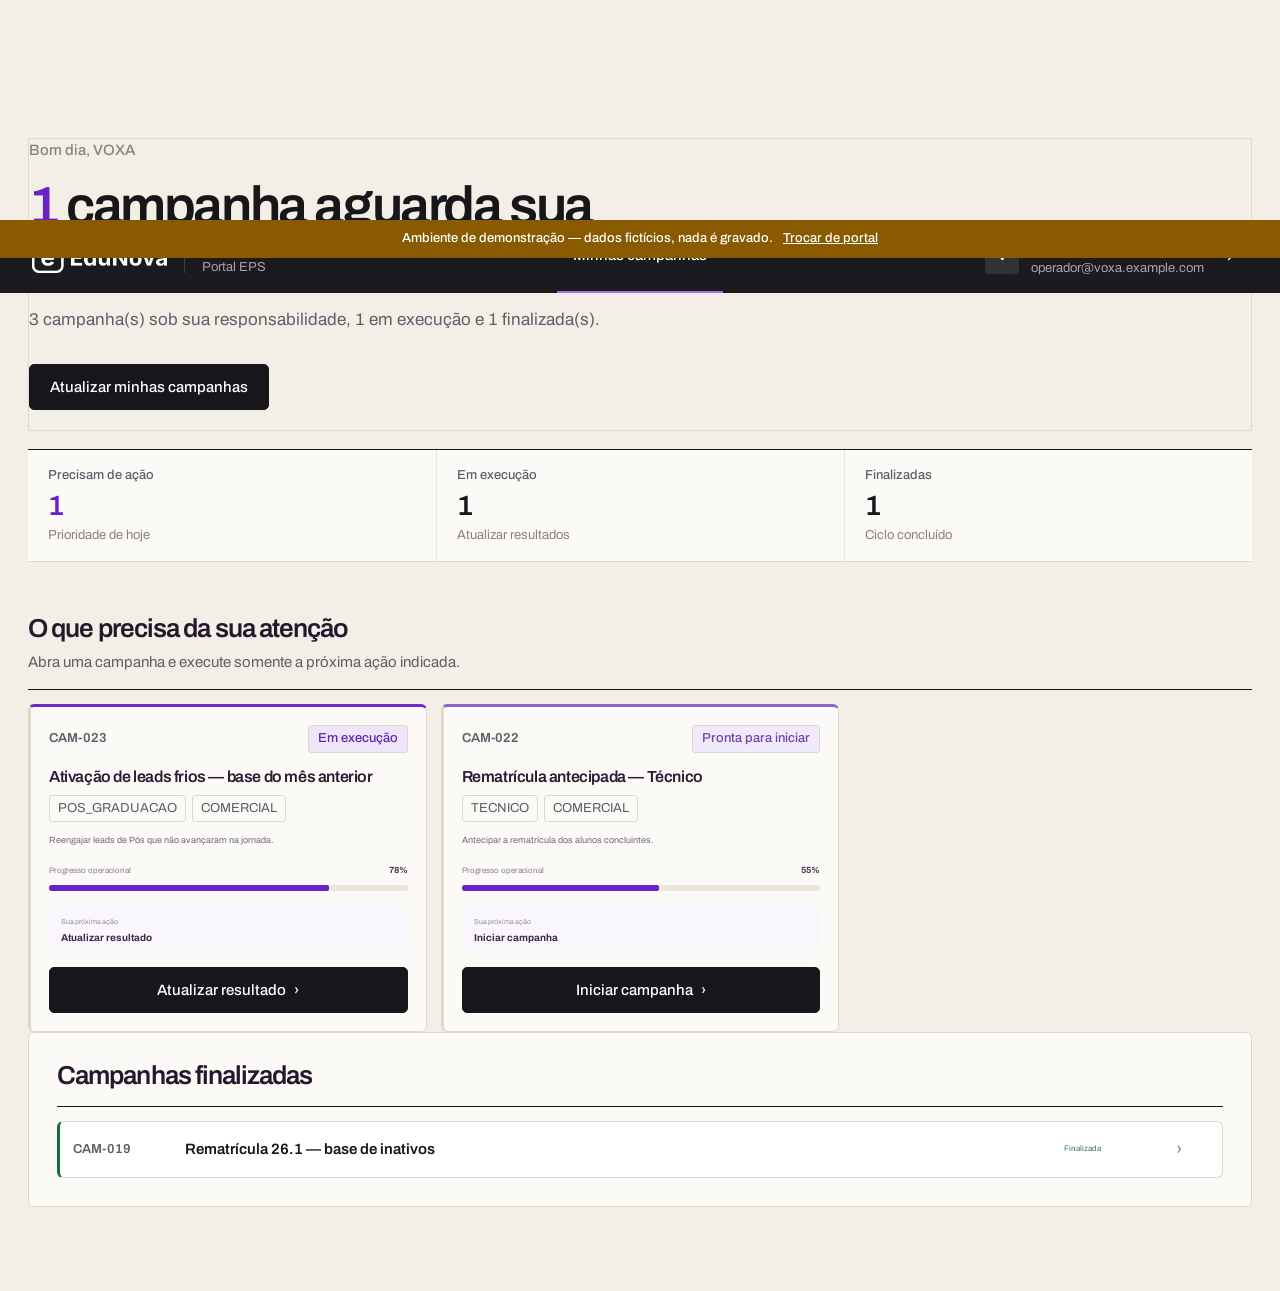
==== demo/portal-eps.html @ db3732e7 "Central de Campanhas: versao de portfolio" ====
<!doctype html>
<html lang="pt-BR">
<head>
<meta charset="utf-8">
<meta name="viewport" content="width=device-width,initial-scale=1">
<title>Portal EPS — Central de Campanhas (demonstração)</title>
<link rel="icon" type="image/png" href="static/favicon-32.png">
<link rel="stylesheet" href="static/styles.css">
<link rel="stylesheet" href="static/mobile.css">
<link rel="stylesheet" href="static/demo-mobile.css">
<style>
.demo-aviso{
  position:sticky; top:0; z-index:500;
  display:flex; align-items:center; justify-content:center;
  gap:10px; flex-wrap:wrap;
  padding:9px 16px;
  background:#8A5A00; color:#fff;
  font-size:13px; font-weight:500; text-align:center;
}
.demo-aviso a{color:#fff}
</style>
</head>
<body>
 
<div class="demo-aviso">
  Ambiente de demonstração — dados fictícios, nada é gravado.
  <a href="index.html">Trocar de portal</a>
</div>
 
<div id="app"></div>
 
<script src="static/demo-dados.js"></script>
<script src="static/eps.js"></script>
<script src="static/mobile.js"></script>
</body>
</html>
---- demo/static/styles.css ----
/* ==========================================================
   FONTE — Archivo
   Precisa ficar na PRIMEIRA linha do arquivo: o navegador
   ignora @import declarado depois de qualquer regra.
   Se a rede corporativa bloquear fonts.googleapis.com,
   baixe o .woff2, coloque em /static/ e troque este bloco
   por um @font-face apontando para o arquivo local.
   ========================================================== */
@import url('https://fonts.googleapis.com/css2?family=Archivo:wght@400;500;600;700&display=swap');


*{box-sizing:border-box}
:root{font-family:Segoe UI,Arial,sans-serif;color:#24152e;background:#f6f3f9}
body{margin:0;background:#f6f3f9}
button,input,textarea,select{font:inherit}
button{cursor:pointer}
.hidden{display:none}
.login{min-height:100vh;display:grid;grid-template-columns:1.2fr 420px;gap:60px;align-items:center;padding:8vw;background:radial-gradient(circle at 15% 15%,#7f45ee,#4a148c 35%,#250541 75%,#140020);color:white}
.login-card{background:#fff;color:#26172f;border-radius:24px;padding:34px;box-shadow:0 30px 70px rgba(0,0,0,.3)}
.login h1{font-size:48px;margin:0 0 10px}.login p{color:#d8c9e8}
label{display:block;font-size:12px;font-weight:700;margin:12px 0 6px}
input,textarea,select{width:100%;border:1px solid #ddd5e3;border-radius:10px;padding:11px 12px;background:#fff}
textarea{min-height:90px;resize:vertical}
.btn{border:0;border-radius:10px;padding:11px 14px;background:#6721b8;color:white;font-weight:800}
.btn.secondary{background:white;color:#6721b8;border:1px solid #d6c4e9}
.btn.danger{background:#9a2c40}
.login-card .btn{width:100%;margin-top:16px}
.shell{min-height:100vh;display:flex}
.sidebar{width:250px;position:fixed;inset:0 auto 0 0;background:linear-gradient(180deg,#2a064b,#160122);color:white;padding:24px 18px;display:flex;flex-direction:column}
.brand{display:flex;gap:12px;align-items:center;margin-bottom:30px}.logo{width:42px;height:42px;border-radius:13px;background:white;color:#5d1ba4;display:flex;align-items:center;justify-content:center;font-weight:900}
.brand strong,.brand span{display:block}.brand span{font-size:11px;color:#c7b2d9;margin-top:3px}
.nav button{width:100%;border:0;border-radius:10px;background:rgba(255,255,255,.12);color:white;text-align:left;padding:12px 13px}
.user{margin-top:auto;border-top:1px solid rgba(255,255,255,.13);padding-top:16px;font-size:12px}.user small{display:block;color:#c8b3da;margin-top:4px}
.main{margin-left:250px;width:calc(100% - 250px);padding:38px}
.top{display:flex;justify-content:space-between;gap:20px;align-items:flex-start;margin-bottom:28px}
.eyebrow{font-size:11px;color:#7131c7;font-weight:900;letter-spacing:.14em}h1{margin:6px 0;font-size:34px}h2{margin:0 0 6px}.muted{color:#7b7082}
.badge{display:inline-flex;background:#eee5f7;color:#6421ad;border-radius:999px;padding:8px 12px;font-size:11px;font-weight:800}
.kpis{display:grid;grid-template-columns:repeat(4,1fr);gap:14px;margin-bottom:22px}
.kpi,.panel,.card{background:#fff;border:1px solid #e9e2ee;border-radius:16px}
.kpi{padding:18px}.kpi span{font-size:11px;color:#83768a}.kpi strong{display:block;font-size:28px;margin-top:7px}
.panel{padding:22px;margin-bottom:22px}.cards{display:grid;grid-template-columns:repeat(3,1fr);gap:14px}
.card{padding:18px}.card-top{display:flex;justify-content:space-between;gap:10px}.code{color:#681eb8;font-weight:900;font-size:10px}.status{background:#f0edf3;border-radius:999px;padding:5px 8px;font-size:9px;font-weight:800}.run{background:#eaf8ee;color:#24743e}
.card h3{font-size:16px;min-height:38px}.card p{font-size:12px;color:#766b7d;line-height:1.5}.tags{display:flex;gap:6px;flex-wrap:wrap;margin:10px 0}.tags span{background:#f4f1f7;border-radius:7px;padding:5px 7px;font-size:9px}
.modal{position:fixed;inset:0;background:rgba(20,2,31,.6);padding:35px 20px;overflow:auto;display:flex;justify-content:center;align-items:flex-start;z-index:20}.modal-card{width:min(1050px,100%);background:white;border-radius:20px;padding:24px}.modal-head{display:flex;justify-content:space-between}.close{border:0;background:#f3eef7;width:36px;height:36px;border-radius:10px;font-size:20px}
.tabs{display:flex;gap:8px;flex-wrap:wrap;border-bottom:1px solid #eee8f1;margin:20px 0}.tabs button{border:0;background:transparent;padding:10px 12px;color:#776c7e;font-weight:800}.tabs .active{color:#6721b8;border-bottom:2px solid #6721b8}
.grid2{display:grid;grid-template-columns:1fr 1fr;gap:13px}.full{grid-column:1/-1}.check{display:flex;gap:8px;align-items:center}.check input{width:auto}
.notice{padding:12px 14px;border-radius:10px;background:#f3edf9;color:#5f2d8b;font-size:12px;margin:12px 0}.success{background:#eaf8ee;color:#28733f}.error{background:#fff0f0;color:#a32727}
table{width:100%;border-collapse:collapse;font-size:12px}th,td{padding:11px;border-bottom:1px solid #eee8f1;text-align:left}th{font-size:10px;color:#786d7f;text-transform:uppercase}.toolbar{display:flex;gap:10px;margin-bottom:15px}.toolbar input{max-width:420px}
@media(max-width:1000px){.cards{grid-template-columns:repeat(2,1fr)}.kpis{grid-template-columns:repeat(2,1fr)}}
@media(max-width:760px){.sidebar{display:none}.main{margin-left:0;width:100%;padding:20px}.cards,.kpis,.grid2{grid-template-columns:1fr}.login{grid-template-columns:1fr;padding:28px 18px}.login h1{font-size:36px}}

/* ==========================================================
   IDENTIDADE VISUAL EDUNOVA
========================================================== */
.edunova-logo{
  display:block;
  width:132px;
  max-width:100%;
  height:auto;
  object-fit:contain;
}
.edunova-logo-sidebar{
  width:118px;
  max-width:100%;
  height:auto;
  object-fit:contain;
}
.edunova-logo-login{
  width:220px;
  max-width:80%;
  height:auto;
  object-fit:contain;
  margin-bottom:18px;
}
.sidebar .brand{
  align-items:flex-start;
  flex-direction:column;
  gap:10px;
}

/* ==========================================================
   AJUSTE LOGO EDUNOVA BRANCO
========================================================== */
.edunova-logo-sidebar{
  width:128px !important;
  filter:none !important;
}
.edunova-logo-login{
  width:230px !important;
  filter:none !important;
}

/* ==========================================================
   PORTAL INTERNO V2
========================================================== */

.card p strong{
  color:#3e3048;
}

.table-empty{
  text-align:center;
  padding:28px;
  color:#84788c;
}

.timeline{
  display:grid;
  gap:10px;
}

.timeline-item{
  background:#faf8fc;
  border-left:3px solid #7b39cf;
  border-radius:0 12px 12px 0;
  padding:12px 14px;
}

.timeline-item strong{
  display:block;
  margin-bottom:4px;
}

.timeline-item span{
  font-size:11px;
  color:#807487;
}


/* ==========================================================
   PORTAL INTERNO V3 — CADASTRO COMPLETO
========================================================== */

.cadastro-modal{
  width:min(1180px,100%);
}

.cadastro-section{
  border:1px solid #e9e2ee;
  border-radius:16px;
  padding:18px;
  margin:16px 0;
  background:#fdfcfe;
}

.section-title,
.section-title-row{
  display:flex;
  align-items:center;
  gap:10px;
}

.section-title{
  font-weight:900;
  color:#3c2848;
  margin-bottom:14px;
}

.section-title span{
  width:26px;
  height:26px;
  display:inline-flex;
  align-items:center;
  justify-content:center;
  border-radius:50%;
  background:#6922b8;
  color:white;
  font-size:11px;
}

.section-title-row{
  justify-content:space-between;
  margin-bottom:14px;
}

.section-title-row .section-title{
  margin-bottom:0;
}

.eps-selector{
  display:grid;
  grid-template-columns:repeat(3,1fr);
  gap:10px;
}

.choice-card{
  display:flex;
  align-items:center;
  gap:9px;
  border:1px solid #ddd3e7;
  border-radius:12px;
  padding:13px;
  background:white;
  cursor:pointer;
  margin:0;
}

.choice-card input{
  width:auto;
}

.dynamic-card{
  border:1px solid #ddd3e7;
  border-radius:14px;
  padding:16px;
  background:white;
  margin:12px 0;
}

.dynamic-head{
  display:flex;
  justify-content:space-between;
  gap:12px;
  align-items:center;
  margin-bottom:12px;
}

.dynamic-head-actions{
  display:flex;
  align-items:center;
  gap:12px;
}

.principal-check{
  display:flex;
  align-items:center;
  gap:6px;
  margin:0;
  font-size:11px;
}

.principal-check input{
  width:auto;
}

.mini-remove{
  border:0;
  background:#fff0f0;
  color:#a62a2a;
  padding:7px 9px;
  border-radius:8px;
  font-size:10px;
  font-weight:800;
}

.incentivo-box{
  margin-top:16px;
}

.cadastro-actions{
  position:sticky;
  bottom:-24px;
  display:flex;
  justify-content:flex-end;
  gap:10px;
  padding:16px 0 4px;
  background:linear-gradient(
    180deg,
    rgba(255,255,255,0),
    white 28%
  );
}

@media(max-width:760px){
  .eps-selector{
    grid-template-columns:1fr;
  }

  .section-title-row{
    align-items:flex-start;
    flex-direction:column;
  }

  .cadastro-actions{
    flex-direction:column;
  }

  .cadastro-actions .btn{
    width:100%;
  }
}


/* ==========================================================
   PORTAL INTERNO V4 — CADASTRO SIMPLIFICADO
========================================================== */

.cadastro-simples{
  width:min(1000px,100%);
}

.wizard-progress{
  display:flex;
  align-items:center;
  margin:24px 0 28px;
}

.wizard-step{
  min-width:72px;
  display:flex;
  flex-direction:column;
  align-items:center;
  gap:5px;
  font-size:10px;
  font-weight:800;
  color:#9a90a0;
  text-align:center;
}

.wizard-step span{
  width:30px;
  height:30px;
  display:flex;
  align-items:center;
  justify-content:center;
  border-radius:50%;
  background:#ece7f0;
  color:#817588;
}

.wizard-step.active{
  color:#6621b6;
}

.wizard-step.active span{
  background:#6621b6;
  color:white;
}

.wizard-step.done span{
  background:#e8daf6;
  color:#6320ad;
}

.wizard-line{
  flex:1;
  height:2px;
  background:#e8e1ec;
  margin:0 7px 18px;
}

.wizard-panel{
  border:1px solid #e9e2ee;
  border-radius:17px;
  padding:22px;
  background:#fefeff;
}

.wizard-title{
  display:flex;
  align-items:center;
  gap:10px;
  font-size:18px;
  font-weight:900;
  color:#36233f;
}

.wizard-title span{
  width:28px;
  height:28px;
  display:flex;
  align-items:center;
  justify-content:center;
  border-radius:50%;
  background:#6721b8;
  color:white;
  font-size:11px;
}

.wizard-help{
  margin:8px 0 20px;
  color:#807587;
  font-size:12px;
}

.field-help{
  display:block;
  margin-top:5px;
  color:#918697;
  font-size:10px;
  line-height:1.4;
}

.eps-selector.compact{
  display:grid;
  grid-template-columns:repeat(3,1fr);
  gap:9px;
}

.wizard-actions{
  display:flex;
  align-items:center;
  gap:10px;
  margin-top:18px;
}

.review-grid{
  display:grid;
  grid-template-columns:repeat(2,1fr);
  gap:12px;
  margin:18px 0;
}

.review-card{
  border:1px solid #e7dfec;
  border-radius:13px;
  padding:14px;
  background:white;
}

.review-card span{
  display:block;
  font-size:9px;
  font-weight:850;
  color:#8a7e91;
  text-transform:uppercase;
  letter-spacing:.06em;
}

.review-card strong{
  display:block;
  margin-top:7px;
  color:#3a2844;
  font-size:13px;
}

.review-card p{
  margin:5px 0 0;
  min-height:auto;
  font-size:11px;
}

@media(max-width:760px){
  .wizard-progress{overflow:auto}
  .wizard-line{min-width:20px}
  .review-grid,
  .eps-selector.compact{grid-template-columns:1fr}
}


/* ==========================================================
   V5 — FLUXO VISUAL + SIMPLIFICAÇÃO
========================================================== */

.detail-modal-v5{
  width:min(1120px,100%);
}

.status-hero{
  display:flex;
  align-items:center;
  justify-content:space-between;
  gap:20px;
  margin:22px 0 14px;
  padding:18px 20px;
  border:1px solid #dfd1ec;
  border-radius:16px;
  background:linear-gradient(135deg,#fbf8fe,#f4ecfb);
}

.status-hero h3{
  margin:5px 0 4px;
  font-size:18px;
}

.status-hero p{
  margin:0;
  font-size:12px;
}

.status-hero-btn{
  white-space:nowrap;
}

.flow-track{
  display:flex;
  align-items:center;
  margin:8px 0 22px;
}

.flow-step{
  min-width:82px;
  display:flex;
  flex-direction:column;
  align-items:center;
  gap:6px;
  text-align:center;
  color:#a095a6;
}

.flow-step span{
  width:30px;
  height:30px;
  display:flex;
  align-items:center;
  justify-content:center;
  border-radius:50%;
  background:#ece8ef;
  font-size:11px;
  font-weight:900;
}

.flow-step strong{
  font-size:10px;
}

.flow-step.active{
  color:#6721b8;
}

.flow-step.active span{
  background:#6721b8;
  color:#fff;
  box-shadow:0 0 0 5px rgba(103,33,184,.10);
}

.flow-step.done{
  color:#5f3a78;
}

.flow-step.done span{
  background:#e4d3f5;
  color:#6420ad;
}

.flow-line{
  flex:1;
  height:2px;
  background:#e8e1ec;
  margin:0 4px 18px;
}

.flow-line.done{
  background:#cbb0e6;
}

.action-focus{
  border-left:4px solid #6a24b8;
  background:#faf7fd;
  border-radius:0 12px 12px 0;
  padding:14px 16px;
  margin-bottom:14px;
}

.action-focus h2{
  margin:4px 0;
}

.action-panel{
  display:flex;
  gap:16px;
  align-items:flex-start;
}

.action-number{
  flex:0 0 38px;
  width:38px;
  height:38px;
  display:flex;
  align-items:center;
  justify-content:center;
  border-radius:12px;
  background:#6721b8;
  color:#fff;
  font-size:15px;
  font-weight:900;
}

.action-copy{
  flex:1;
}

.action-copy h2{
  margin-top:2px;
}

.btn-lg{
  padding:13px 18px;
  margin-top:12px;
}

.confirm-card{
  display:flex;
  align-items:flex-start;
  gap:11px;
  padding:14px;
  border:1px solid #dacbe8;
  border-radius:13px;
  background:#fbf8fe;
  margin:14px 0;
  cursor:pointer;
}

.confirm-card input{
  width:auto;
  margin-top:3px;
}

.confirm-card span{
  display:block;
}

.confirm-card strong{
  display:block;
  font-size:12px;
}

.confirm-card small{
  display:block;
  margin-top:4px;
  color:#827688;
  line-height:1.45;
}

.optional-label{
  font-size:9px;
  color:#9b8fa1;
  font-weight:500;
}

.release-selector{
  margin:12px 0 16px;
}

.cadastro-v5{
  width:min(920px,100%);
}

.simple-progress{
  display:flex;
  align-items:center;
  margin:24px 0;
}

.simple-step{
  min-width:95px;
  display:flex;
  flex-direction:column;
  align-items:center;
  gap:6px;
  font-size:10px;
  font-weight:850;
  color:#9c91a2;
}

.simple-step span{
  width:31px;
  height:31px;
  display:flex;
  align-items:center;
  justify-content:center;
  border-radius:50%;
  background:#ece7f0;
}

.simple-step.active{
  color:#6721b8;
}

.simple-step.active span{
  background:#6721b8;
  color:white;
}

.simple-step.done span{
  background:#e3d2f4;
  color:#6721b8;
}

.simple-line{
  flex:1;
  height:2px;
  background:#e7dfeb;
  margin:0 7px 18px;
}

.simple-panel{
  padding:22px;
}

.advanced-details{
  border:1px dashed #d9cbe5;
  border-radius:11px;
  padding:0;
  background:#fbf9fd;
}

.advanced-details summary{
  padding:12px 14px;
  cursor:pointer;
  font-size:11px;
  font-weight:800;
  color:#6d5d76;
}

.advanced-details summary span{
  color:#9b8fa1;
  font-weight:500;
}

.advanced-body{
  padding:0 14px 14px;
}

.review-strip{
  display:flex;
  align-items:center;
  gap:8px;
  flex-wrap:wrap;
  margin-top:18px;
  padding:12px;
  background:#f7f3fa;
  border-radius:10px;
}

.review-strip strong{
  font-size:10px;
}

.review-strip span{
  padding:5px 8px;
  background:white;
  border:1px solid #e5ddea;
  border-radius:999px;
  font-size:9px;
}

.eps-simple-panel{
  max-width:860px;
  margin:0 auto;
}

.eps-status-hero{
  margin-bottom:12px;
}

@media(max-width:760px){
  .status-hero{
    align-items:flex-start;
    flex-direction:column;
  }

  .status-hero-btn{
    width:100%;
  }

  .flow-track{
    overflow-x:auto;
    padding-bottom:6px;
  }

  .flow-step{
    min-width:68px;
  }

  .flow-line{
    min-width:18px;
  }

  .action-panel{
    flex-direction:column;
  }

  .simple-progress{
    overflow-x:auto;
  }

  .simple-step{
    min-width:80px;
  }
}


/* ==========================================================
   V5.1 — FEEDBACK VISUAL DE CARREGAMENTO
========================================================== */

.global-loading-overlay{
  position:fixed;
  inset:0;
  z-index:9999;
  display:flex;
  align-items:center;
  justify-content:center;
  padding:24px;
  background:rgba(24,4,38,.34);
  backdrop-filter:blur(3px);
  opacity:0;
  transition:opacity .18s ease;
}

.global-loading-overlay.hidden{
  display:none;
}

.global-loading-overlay.visible{
  opacity:1;
}

.global-loading-card{
  min-width:290px;
  max-width:430px;
  display:flex;
  align-items:center;
  gap:16px;
  padding:18px 20px;
  border:1px solid rgba(255,255,255,.46);
  border-radius:16px;
  background:rgba(255,255,255,.97);
  box-shadow:0 22px 60px rgba(26,4,40,.22);
}

.global-loading-card strong{
  display:block;
  margin-bottom:4px;
  color:#341943;
  font-size:14px;
}

.global-loading-card span{
  display:block;
  color:#7c6e85;
  font-size:11px;
  line-height:1.45;
}

.global-spinner{
  flex:0 0 34px;
  width:34px;
  height:34px;
  border-radius:50%;
  border:4px solid #eadff3;
  border-top-color:#6b24b9;
  animation:central-spin .75s linear infinite;
}

@keyframes central-spin{
  to{
    transform:rotate(360deg);
  }
}

.btn:disabled{
  opacity:.64;
  cursor:wait;
}

@media(max-width:520px){
  .global-loading-card{
    min-width:0;
    width:100%;
  }
}


/* ==========================================================
   V5.2 — PORTAL EPS SUPER SIMPLIFICADO
========================================================== */

.eps-home-v52{
  max-width:1500px;
}

.eps-list-head{
  display:flex;
  align-items:flex-start;
  justify-content:space-between;
  gap:18px;
  margin-bottom:18px;
}

.eps-list-head p{
  margin:4px 0 0;
}

.eps-cards-v52{
  grid-template-columns:repeat(3,minmax(0,1fr));
}

.eps-card-v52{
  display:flex;
  flex-direction:column;
  min-height:300px;
}

.eps-card-v52 h3{
  min-height:auto;
}

.eps-card-v52 p{
  min-height:auto;
  flex:1;
}

.eps-next-action{
  padding:11px 12px;
  margin:10px 0 12px;
  border-radius:10px;
  background:#f7f2fb;
  border:1px solid #eadff3;
}

.eps-next-action span{
  display:block;
  font-size:9px;
  font-weight:850;
  color:#8e8196;
  text-transform:uppercase;
  letter-spacing:.06em;
}

.eps-next-action strong{
  display:block;
  margin-top:4px;
  font-size:12px;
  color:#6320ad;
}

.eps-task-modal{
  width:min(1080px,100%);
}

.eps-simple-flow{
  display:flex;
  align-items:center;
  margin:22px 0 24px;
}

.eps-simple-flow-step{
  min-width:78px;
  display:flex;
  flex-direction:column;
  align-items:center;
  gap:6px;
  color:#9a8fa0;
  font-size:10px;
  text-align:center;
}

.eps-simple-flow-step span{
  width:29px;
  height:29px;
  display:flex;
  align-items:center;
  justify-content:center;
  border-radius:50%;
  background:#ece7f0;
  font-size:10px;
  font-weight:900;
}

.eps-simple-flow-step.active{
  color:#6721b8;
}

.eps-simple-flow-step.active span{
  background:#6721b8;
  color:white;
  box-shadow:0 0 0 5px rgba(103,33,184,.09);
}

.eps-simple-flow-step.done{
  color:#674777;
}

.eps-simple-flow-step.done span{
  background:#e4d4f2;
  color:#6721b8;
}

.eps-simple-flow-line{
  flex:1;
  height:2px;
  margin:0 5px 18px;
  background:#e8e1ec;
}

.eps-simple-flow-line.done{
  background:#cbb0e6;
}

.eps-task-layout{
  display:grid;
  grid-template-columns:minmax(0,1.7fr) minmax(260px,.7fr);
  gap:20px;
  align-items:start;
}

.eps-task-main{
  min-width:0;
}

.eps-campaign-summary{
  position:sticky;
  top:12px;
  border:1px solid #e8e0ed;
  border-radius:16px;
  padding:18px;
  background:#faf8fc;
}

.eps-campaign-summary h3{
  margin:5px 0 18px;
  font-size:16px;
}

.eps-summary-item{
  padding:11px 0;
  border-bottom:1px solid #e8e1ec;
}

.eps-summary-item:last-of-type{
  border-bottom:0;
}

.eps-summary-item span,
.eps-more-body span{
  display:block;
  font-size:9px;
  font-weight:850;
  color:#8c8092;
  text-transform:uppercase;
  letter-spacing:.05em;
}

.eps-summary-item p{
  margin:5px 0 0;
  font-size:11px;
  line-height:1.5;
  color:#5e5365;
}

.eps-summary-item strong{
  display:block;
  margin-top:5px;
  font-size:12px;
}

.eps-more-details{
  margin-top:12px;
}

.eps-more-details summary{
  cursor:pointer;
  font-size:10px;
  font-weight:800;
  color:#6721b8;
}

.eps-more-body{
  padding-top:12px;
}

.eps-more-body p{
  margin:5px 0 12px;
  font-size:11px;
  line-height:1.45;
}

.eps-action-card{
  display:flex;
  gap:16px;
  border:1px solid #e4d9eb;
  border-radius:18px;
  padding:22px;
  background:white;
  box-shadow:0 12px 34px rgba(48,13,70,.05);
}

.eps-action-number{
  flex:0 0 42px;
  width:42px;
  height:42px;
  display:flex;
  align-items:center;
  justify-content:center;
  border-radius:13px;
  background:#6721b8;
  color:white;
  font-weight:900;
  font-size:15px;
}

.eps-action-number.final{
  background:#77344a;
}

.eps-action-content{
  flex:1;
  min-width:0;
}

.eps-action-content h2{
  margin:5px 0 7px;
  font-size:24px;
}

.eps-action-intro{
  margin:0 0 20px;
  color:#776b7e;
  font-size:12px;
  line-height:1.5;
}

.eps-form-v52{
  max-width:720px;
}

.eps-main-confirm{
  margin-top:4px;
  background:#f7f1fc;
  border-color:#d7c5e8;
}

.eps-readiness-placeholder{
  padding:16px;
  margin:16px 0;
  border-radius:12px;
  background:#f7f3fa;
  border:1px solid #e6ddec;
  color:#716478;
  font-size:12px;
}

.eps-operational-details{
  margin-top:5px;
}

.eps-close-link{
  display:flex;
  align-items:center;
  justify-content:space-between;
  gap:12px;
  margin-top:22px;
  padding-top:16px;
  border-top:1px solid #eee8f1;
}

.eps-close-link span{
  font-size:11px;
  color:#7f7386;
}

.eps-back-link{
  border:0;
  padding:0;
  margin-bottom:12px;
  background:transparent;
  color:#6721b8;
  font-size:11px;
  font-weight:800;
}

.eps-finished-card{
  padding:40px 24px;
  text-align:center;
  border:1px solid #d8eadf;
  border-radius:18px;
  background:#f7fcf8;
}

.eps-finished-icon{
  width:58px;
  height:58px;
  display:flex;
  align-items:center;
  justify-content:center;
  margin:0 auto 14px;
  border-radius:50%;
  background:#dff2e4;
  color:#287642;
  font-size:24px;
  font-weight:900;
}

.eps-finished-card h2{
  margin:6px 0;
}

.eps-finished-card p{
  margin:0 auto 18px;
  max-width:430px;
  color:#66736a;
  font-size:12px;
}

@media(max-width:1100px){
  .eps-cards-v52{
    grid-template-columns:repeat(2,minmax(0,1fr));
  }

  .eps-task-layout{
    grid-template-columns:1fr;
  }

  .eps-campaign-summary{
    position:static;
  }
}

@media(max-width:760px){
  .eps-cards-v52{
    grid-template-columns:1fr;
  }

  .eps-list-head,
  .eps-close-link{
    align-items:stretch;
    flex-direction:column;
  }

  .eps-simple-flow{
    overflow-x:auto;
    padding-bottom:5px;
  }

  .eps-simple-flow-step{
    min-width:68px;
  }

  .eps-simple-flow-line{
    min-width:18px;
  }

  .eps-action-card{
    flex-direction:column;
  }

  .eps-action-content h2{
    font-size:21px;
  }
}


/* ==========================================================
   V5.2.1 — CARREGANDO
========================================================== */

.site-loading{
  position:fixed;
  inset:0;
  z-index:99999;
  display:flex;
  align-items:center;
  justify-content:center;
  padding:24px;
  background:rgba(24,4,38,.36);
  backdrop-filter:blur(3px);
  opacity:0;
  transition:opacity .18s ease;
}

.site-loading.hidden{
  display:none;
}

.site-loading.visible{
  opacity:1;
}

.site-loading-card{
  display:flex;
  align-items:center;
  gap:15px;
  min-width:300px;
  max-width:420px;
  padding:18px 20px;
  border-radius:16px;
  background:rgba(255,255,255,.98);
  border:1px solid rgba(255,255,255,.55);
  box-shadow:0 24px 60px rgba(25,4,39,.24);
}

.site-loading-card strong{
  display:block;
  color:#351845;
  font-size:14px;
}

.site-loading-card span{
  display:block;
  margin-top:4px;
  color:#7c6e84;
  font-size:11px;
  line-height:1.45;
}

.site-spinner{
  flex:0 0 36px;
  width:36px;
  height:36px;
  border-radius:50%;
  border:4px solid #eadff3;
  border-top-color:#6721b8;
  animation:siteSpin .72s linear infinite;
}

@keyframes siteSpin{
  to{
    transform:rotate(360deg);
  }
}

@media(max-width:520px){
  .site-loading-card{
    width:100%;
    min-width:0;
  }
}


/* ==========================================================
   V6 — GOVERNANÇA INTERNA
========================================================== */

.v6-nav{
  display:grid;
  gap:7px;
}

.v6-nav button{
  position:relative;
}

.nav-count{
  float:right;
  min-width:20px;
  height:20px;
  display:inline-flex;
  align-items:center;
  justify-content:center;
  padding:0 5px;
  border-radius:999px;
  background:#fff;
  color:#6721b8;
  font-size:9px;
  font-weight:900;
}

.v6-alerts{
  display:grid;
  grid-template-columns:repeat(2,minmax(0,1fr));
  gap:12px;
  margin-bottom:18px;
}

.v6-alert-card{
  width:100%;
  display:flex;
  align-items:center;
  gap:12px;
  padding:14px 16px;
  border:1px solid #e1d3ec;
  border-radius:14px;
  background:#fbf7fe;
  color:#3d2947;
  text-align:left;
}

button.v6-alert-card{
  cursor:pointer;
}

.v6-alert-card.closure{
  background:#f5fbf7;
  border-color:#d8eadf;
}

.v6-alert-icon{
  flex:0 0 34px;
  width:34px;
  height:34px;
  display:flex;
  align-items:center;
  justify-content:center;
  border-radius:11px;
  background:#6721b8;
  color:white;
  font-weight:900;
}

.v6-alert-card.closure .v6-alert-icon{
  background:#317a49;
}

.v6-alert-card strong,
.v6-alert-card small{
  display:block;
}

.v6-alert-card strong{
  font-size:12px;
}

.v6-alert-card small{
  margin-top:4px;
  color:#827488;
  font-size:10px;
}

.access-grid{
  display:grid;
  grid-template-columns:repeat(3,minmax(0,1fr));
  gap:14px;
}

.access-card{
  border:1px solid #e6deea;
  border-radius:15px;
  padding:17px;
  background:white;
}

.access-card h3{
  margin:14px 0 4px;
  font-size:15px;
}

.access-email{
  margin:0 0 12px;
  color:#685d6f;
  font-size:11px;
  word-break:break-word;
}

.access-meta{
  display:grid;
  gap:5px;
  padding:10px;
  border-radius:10px;
  background:#f8f5fa;
}

.access-meta span{
  font-size:9px;
  color:#807486;
}

.access-actions{
  display:flex;
  gap:8px;
  margin-top:13px;
}

.access-actions .btn{
  flex:1;
}

.empty-state{
  padding:42px 24px;
  text-align:center;
}

.empty-icon{
  width:54px;
  height:54px;
  display:flex;
  align-items:center;
  justify-content:center;
  margin:0 auto 13px;
  border-radius:50%;
  background:#e8f5ec;
  color:#2d7946;
  font-size:22px;
  font-weight:900;
}

.empty-state h2{
  margin:0 0 6px;
}

.empty-state p{
  margin:0;
  font-size:12px;
}

.closure-panel{
  border-color:#d5e6dc;
  background:#fbfefc;
}

@media(max-width:1100px){
  .access-grid{
    grid-template-columns:repeat(2,minmax(0,1fr));
  }
}

@media(max-width:760px){
  .v6-alerts,
  .access-grid{
    grid-template-columns:1fr;
  }

  .access-actions{
    flex-direction:column;
  }
}


/* ==========================================================
   V7 — CENTRAL DE NOTIFICAÇÕES
========================================================== */

.provider-ok{
  background:#e8f7ed;
  color:#2b7444;
}

.provider-off{
  background:#fff2df;
  color:#9a5b16;
}

.notification-toolbar{
  display:flex;
  align-items:flex-start;
  justify-content:space-between;
  gap:16px;
  margin-bottom:18px;
}

.notification-toolbar p{
  margin:4px 0 0;
}

.notification-actions{
  display:flex;
  gap:9px;
}

.notification-list{
  display:grid;
  gap:10px;
}

.notification-card{
  display:grid;
  grid-template-columns:110px minmax(0,1fr);
  gap:16px;
  padding:16px;
  border:1px solid #e6deea;
  border-radius:14px;
  background:white;
}

.notification-status-col{
  display:flex;
  flex-direction:column;
  gap:7px;
  align-items:flex-start;
}

.notification-status-col small{
  color:#918697;
  font-size:9px;
}

.notification-status{
  display:inline-flex;
  align-items:center;
  justify-content:center;
  min-width:74px;
  padding:6px 9px;
  border-radius:999px;
  font-size:9px;
  font-weight:900;
}

.notification-status.pending{
  background:#f0e9f7;
  color:#6621b6;
}

.notification-status.sent{
  background:#e7f6ec;
  color:#2c7344;
}

.notification-status.error{
  background:#fff0f0;
  color:#a32b2b;
}

.notification-content{
  min-width:0;
}

.notification-head{
  display:flex;
  justify-content:space-between;
  gap:14px;
}

.notification-head h3{
  margin:5px 0;
  min-height:auto;
  font-size:14px;
}

.notification-date{
  color:#998d9e;
  font-size:9px;
  white-space:nowrap;
}

.notification-content > p{
  margin:7px 0 10px;
  min-height:auto;
  color:#706576;
  font-size:11px;
  line-height:1.45;
}

.notification-meta{
  display:grid;
  gap:4px;
  padding:10px 12px;
  border-radius:10px;
  background:#f8f5fa;
}

.notification-meta span{
  color:#716678;
  font-size:9px;
  word-break:break-word;
}

.notification-error-text{
  color:#9d2929 !important;
}

@media(max-width:760px){
  .notification-toolbar{
    flex-direction:column;
  }

  .notification-actions{
    width:100%;
    flex-direction:column;
  }

  .notification-actions .btn{
    width:100%;
  }

  .notification-card{
    grid-template-columns:1fr;
  }

  .notification-head{
    flex-direction:column;
  }
}


/* ==========================================================
   V7.2 — SEGURANÇA DE DISPARO
========================================================== */

.notification-safety-panel{
  border-color:#ded0e8;
  background:linear-gradient(135deg,#ffffff,#fbf8fe);
}

.notification-safety-head{
  display:flex;
  justify-content:space-between;
  gap:18px;
  align-items:flex-start;
  margin-bottom:18px;
}

.notification-safety-head h2{
  margin:5px 0 4px;
}

.notification-safety-head p{
  margin:0;
}

.safe-shield{
  flex:0 0 44px;
  width:44px;
  height:44px;
  display:flex;
  align-items:center;
  justify-content:center;
  border-radius:14px;
  background:#e8f5ec;
  color:#287642;
  font-size:19px;
  font-weight:900;
}

.safe-actions-grid{
  display:grid;
  grid-template-columns:repeat(3,minmax(0,1fr));
  gap:12px;
}

.safe-action-card{
  display:flex;
  flex-direction:column;
  align-items:flex-start;
  min-height:190px;
  padding:16px;
  border:1px solid #e5dce9;
  border-radius:14px;
  background:#fff;
}

.safe-action-card.real{
  border-color:#d1b7e8;
  background:#fcf9fe;
}

.safe-action-card.retry{
  border-color:#ecd8bf;
  background:#fffaf4;
}

.safe-action-step{
  width:29px;
  height:29px;
  display:flex;
  align-items:center;
  justify-content:center;
  border-radius:9px;
  background:#eee5f6;
  color:#6721b8;
  font-size:11px;
  font-weight:900;
}

.safe-action-card.retry .safe-action-step{
  background:#fff0dc;
  color:#9a5b16;
}

.safe-action-card h3{
  margin:13px 0 6px;
  min-height:auto;
  font-size:14px;
}

.safe-action-card p{
  flex:1;
  min-height:auto;
  margin:0 0 14px;
  color:#756a7b;
  font-size:10px;
  line-height:1.5;
}

.safe-action-card .btn{
  width:100%;
}

.notification-confirm-modal{
  width:min(650px,100%);
}

.send-warning{
  display:flex;
  gap:13px;
  align-items:flex-start;
  margin:18px 0;
  padding:15px;
  border:1px solid #efd5b8;
  border-radius:13px;
  background:#fff9f2;
}

.send-warning-icon{
  flex:0 0 34px;
  width:34px;
  height:34px;
  display:flex;
  align-items:center;
  justify-content:center;
  border-radius:10px;
  background:#f6dfc5;
  color:#9b5b18;
  font-weight:900;
}

.send-warning strong{
  display:block;
  font-size:12px;
}

.send-warning p{
  margin:5px 0 0;
  color:#796b61;
  font-size:10px;
  line-height:1.5;
}

.send-summary{
  display:grid;
  grid-template-columns:repeat(3,minmax(0,1fr));
  gap:9px;
  margin:16px 0;
}

.send-summary div{
  padding:12px;
  border-radius:11px;
  background:#f8f5fa;
}

.send-summary span,
.send-summary strong{
  display:block;
}

.send-summary span{
  color:#8b7f91;
  font-size:9px;
}

.send-summary strong{
  margin-top:4px;
  color:#382342;
  font-size:12px;
}

@media(max-width:850px){
  .safe-actions-grid,
  .send-summary{
    grid-template-columns:1fr;
  }
}


/* V7.2.3 — ARQUIVAMENTO SEGURO */
.safe-card-actions{width:100%;display:grid;grid-template-columns:1fr 1fr;gap:7px}
.archive-btn{border:1px solid #d5c8df;background:#f6f1f9;color:#5b4268}
.archive-btn:hover{background:#eee5f4}
.archived-summary{margin-top:14px;padding:9px 11px;border-radius:9px;background:#f7f4f9;color:#766a7d;font-size:10px}
.notification-status.archived{background:#eeeaf0;color:#675b6d}
.archive-warning{display:flex;gap:13px;align-items:flex-start;margin:18px 0;padding:15px;border:1px solid #d7e7dc;border-radius:13px;background:#f7fcf8}
.archive-warning-icon{flex:0 0 34px;width:34px;height:34px;display:flex;align-items:center;justify-content:center;border-radius:10px;background:#dff1e4;color:#287642;font-weight:900}
.archive-warning strong{display:block;font-size:12px}
.archive-warning p{margin:5px 0 0;color:#657269;font-size:10px;line-height:1.5}
@media(max-width:760px){.safe-card-actions{grid-template-columns:1fr}}


/* ==========================================================
   V8 — ENVIO AUTOMÁTICO
========================================================== */

.notification-top-badges{
  display:flex;
  flex-wrap:wrap;
  justify-content:flex-end;
  gap:7px;
}

.automation-on{
  background:#e5f6ea;
  color:#246b3c;
}

.automation-off{
  background:#fff0dc;
  color:#945817;
}

.v8-automation-panel{
  border-color:#dacbe6;
  background:linear-gradient(135deg,#ffffff,#faf6fd);
}

.v8-auto-icon{
  flex:0 0 46px;
  width:46px;
  height:46px;
  display:flex;
  align-items:center;
  justify-content:center;
  border-radius:15px;
  background:#eee8f3;
  color:#715d7b;
  font-size:20px;
}

.v8-auto-icon.active{
  background:#e4f6e9;
  color:#277342;
}

.v8-auto-grid{
  display:grid;
  grid-template-columns:repeat(4,minmax(0,1fr));
  gap:10px;
}

.v8-auto-card{
  padding:14px;
  border:1px solid #e7dfea;
  border-radius:12px;
  background:#fff;
}

.v8-auto-card span,
.v8-auto-card strong,
.v8-auto-card small{
  display:block;
}

.v8-auto-card span{
  color:#8c8092;
  font-size:8px;
  font-weight:800;
  letter-spacing:.7px;
}

.v8-auto-card strong{
  margin-top:6px;
  color:#34203e;
  font-size:13px;
}

.v8-auto-card small{
  margin-top:6px;
  color:#7b6f81;
  font-size:9px;
  line-height:1.45;
}

.v8-test-row{
  display:flex;
  align-items:center;
  justify-content:space-between;
  gap:16px;
  margin-top:14px;
  padding:14px;
  border-radius:12px;
  background:#f7f3fa;
}

.v8-test-row strong,
.v8-test-row small{
  display:block;
}

.v8-test-row strong{
  color:#3b2844;
  font-size:11px;
}

.v8-test-row small{
  margin-top:3px;
  color:#7b7080;
  font-size:9px;
}

.notification-status.processing{
  background:#e8f0fb;
  color:#365f99;
}

@media(max-width:1000px){
  .v8-auto-grid{
    grid-template-columns:repeat(2,minmax(0,1fr));
  }
}

@media(max-width:760px){
  .notification-top-badges{
    justify-content:flex-start;
  }

  .v8-auto-grid{
    grid-template-columns:1fr;
  }

  .v8-test-row{
    align-items:stretch;
    flex-direction:column;
  }
}


/* ==========================================================
   V9 — CENTRAL DE CAMPANHAS
   IDENTIDADE EXECUTIVA EDUNOVA
========================================================== */

:root{
  --v9-ink:#211729;
  --v9-soft-ink:#605468;
  --v9-purple:#7028c9;
  --v9-purple-deep:#2b0346;
  --v9-lilac:#b58ae9;
  --v9-bg:#f5f3f7;
  --v9-card:#ffffff;
  --v9-line:#e7e1ea;
  --v9-green:#2f9660;
  --v9-amber:#e59d37;
  --v9-red:#c94a4a;
  --v9-top:#282a30;
  --v9-shadow:0 10px 30px rgba(45,25,55,.055);
}

body{
  background:var(--v9-bg);
  color:var(--v9-ink);
  font-family:
    "Aptos",
    "Segoe UI Variable",
    "Segoe UI",
    system-ui,
    sans-serif;
  letter-spacing:-.01em;
}

h1,
h2,
h3,
.v9-pulse-number,
.v9-metric-card strong{
  font-family:
    "Aptos Display",
    "Segoe UI Variable Display",
    "Segoe UI",
    system-ui,
    sans-serif;
  letter-spacing:-.035em;
}

.v9-app-shell{
  min-height:100vh;
  background:
    radial-gradient(circle at 85% 5%,rgba(123,53,212,.06),transparent 22%),
    var(--v9-bg);
}

.v9-topbar{
  position:sticky;
  top:0;
  z-index:80;
  height:76px;
  display:grid;
  grid-template-columns:minmax(300px,1fr) auto minmax(260px,1fr);
  align-items:center;
  gap:24px;
  padding:0 28px;
  background:var(--v9-top);
  border-bottom:1px solid rgba(255,255,255,.08);
  box-shadow:0 4px 20px rgba(17,12,20,.12);
}

.v9-brand-block{
  min-width:0;
  display:flex;
  align-items:center;
  gap:17px;
}

.v9-logo{
  width:116px;
  max-height:46px;
  object-fit:contain;
  object-position:left center;
  filter:brightness(0) invert(1);
}

.v9-brand-divider{
  width:1px;
  height:34px;
  background:rgba(255,255,255,.18);
}

.v9-product-name{
  min-width:0;
}

.v9-product-name strong,
.v9-product-name span{
  display:block;
}

.v9-product-name strong{
  color:#fff;
  font-size:14px;
  line-height:1.1;
}

.v9-product-name span{
  margin-top:4px;
  color:#bdb9c2;
  font-size:9px;
  letter-spacing:.06em;
}

.v9-topnav{
  display:flex;
  align-items:center;
  gap:4px;
  height:100%;
}

.v9-topnav button{
  position:relative;
  height:100%;
  display:flex;
  align-items:center;
  gap:8px;
  padding:0 16px;
  border:0;
  border-bottom:3px solid transparent;
  background:transparent;
  color:#d7d4da;
  font:inherit;
  font-size:11px;
  font-weight:650;
  cursor:pointer;
  transition:.18s ease;
}

.v9-topnav button:hover{
  color:#fff;
  background:rgba(255,255,255,.035);
}

.v9-topnav button.active{
  color:#fff;
  border-bottom-color:#9b53e8;
}

.v9-nav-icon{
  opacity:.9;
  font-size:14px;
}

.v9-nav-count{
  min-width:20px;
  height:20px;
  display:inline-flex;
  align-items:center;
  justify-content:center;
  padding:0 6px;
  border-radius:999px;
  background:#e45c5c;
  color:#fff;
  font-size:8px;
  font-weight:800;
}

.v9-user-block{
  justify-self:end;
  display:flex;
  align-items:center;
  gap:10px;
  min-width:0;
}

.v9-user-block > div:nth-child(2){
  min-width:0;
}

.v9-user-block strong,
.v9-user-block span{
  display:block;
}

.v9-user-block strong{
  color:#fff;
  font-size:11px;
}

.v9-user-block span{
  max-width:190px;
  margin-top:2px;
  overflow:hidden;
  color:#aaa4af;
  font-size:8px;
  text-overflow:ellipsis;
  white-space:nowrap;
}

.v9-user-avatar{
  width:36px;
  height:36px;
  display:flex;
  align-items:center;
  justify-content:center;
  border-radius:50%;
  background:#1e2025;
  border:1px solid rgba(255,255,255,.08);
  color:#fff;
  font-size:11px;
  font-weight:800;
}

.v9-logout{
  width:30px;
  height:30px;
  display:flex;
  align-items:center;
  justify-content:center;
  border:0;
  border-radius:9px;
  background:rgba(255,255,255,.06);
  color:#fff;
  cursor:pointer;
}

.v9-main{
  width:min(1480px,calc(100% - 48px));
  margin:0 auto;
  padding:28px 0 52px;
}

.v9-contained-page{
  padding-top:4px;
}

.v9-contained-page .main{
  padding:0;
}

.v9-hero{
  position:relative;
  min-height:272px;
  display:grid;
  grid-template-columns:minmax(0,1.55fr) minmax(260px,.55fr);
  align-items:center;
  gap:32px;
  overflow:hidden;
  padding:38px 42px;
  border-radius:24px;
  background:
    linear-gradient(120deg,#2b0346 0%,#4b0d79 57%,#7028c9 100%);
  box-shadow:0 20px 50px rgba(61,21,91,.16);
}

.v9-hero-copy{
  position:relative;
  z-index:2;
  max-width:780px;
}

.v9-hero-kicker{
  display:inline-block;
  margin-bottom:12px;
  color:#d7b7f3;
  font-size:9px;
  font-weight:800;
  letter-spacing:.18em;
  text-transform:uppercase;
}

.v9-hero h1{
  margin:0;
  color:#fff;
  font-size:38px;
  line-height:1.05;
  font-weight:450;
}

.v9-hero h1 strong{
  font-weight:750;
}

.v9-hero p{
  max-width:720px;
  margin:14px 0 0;
  color:#ded1e8;
  font-size:14px;
  line-height:1.55;
}

.v9-hero p strong{
  color:#fff;
}

.v9-hero-actions{
  display:flex;
  flex-wrap:wrap;
  gap:10px;
  margin-top:24px;
}

.v9-primary-action,
.v9-ghost-action{
  min-height:42px;
  display:inline-flex;
  align-items:center;
  justify-content:center;
  gap:8px;
  padding:0 17px;
  border-radius:11px;
  font:inherit;
  font-size:10px;
  font-weight:750;
  cursor:pointer;
  transition:.18s ease;
}

.v9-primary-action{
  border:1px solid transparent;
  background:#fff;
  color:#53129a;
  box-shadow:0 7px 18px rgba(0,0,0,.08);
}

.v9-primary-action:hover{
  transform:translateY(-1px);
  box-shadow:0 10px 22px rgba(0,0,0,.12);
}

.v9-ghost-action{
  border:1px solid rgba(255,255,255,.25);
  background:rgba(255,255,255,.07);
  color:#fff;
}

.v9-hero .v9-primary-action{
  background:#fff;
  color:#4b0d79;
}

.v9-orbit{
  position:absolute;
  border-radius:50%;
  border:1px solid rgba(255,255,255,.13);
}

.orbit-a{
  width:320px;
  height:320px;
  right:-90px;
  top:-130px;
}

.orbit-b{
  width:210px;
  height:210px;
  right:130px;
  bottom:-145px;
}

.orbit-c{
  width:72px;
  height:72px;
  right:39%;
  top:34px;
  background:rgba(255,183,31,.12);
  border-color:rgba(255,183,31,.22);
}

.v9-pulse-number{
  margin-top:6px;
  color:#fff;
  font-size:54px;
  line-height:.95;
  font-weight:780;
}

.v9-hero-pulse{
  position:relative;
  z-index:2;
  justify-self:end;
  width:100%;
  max-width:300px;
  padding:25px;
  border:1px solid rgba(255,255,255,.16);
  border-radius:19px;
  background:rgba(28,5,43,.29);
  backdrop-filter:blur(10px);
}

.v9-pulse-label{
  color:#d5bde7;
  font-size:9px;
  font-weight:700;
  letter-spacing:.08em;
  text-transform:uppercase;
}

.v9-pulse-caption{
  margin-top:6px;
  color:#d8c7e2;
  font-size:10px;
}

.v9-pulse-divider{
  height:1px;
  margin:20px 0 15px;
  background:rgba(255,255,255,.12);
}

.v9-pulse-mini{
  display:grid;
  grid-template-columns:1fr 1fr;
  gap:12px;
}

.v9-pulse-mini span{
  color:#fff;
  font-size:18px;
  font-weight:750;
}

.v9-pulse-mini small{
  display:block;
  margin-top:2px;
  color:#cbb8d6;
  font-size:8px;
  font-weight:450;
}

.v9-alert-strip{
  display:grid;
  grid-template-columns:repeat(2,minmax(0,1fr));
  gap:10px;
  margin-top:16px;
}

.v9-alert-item{
  display:flex;
  align-items:center;
  gap:12px;
  min-height:66px;
  padding:12px 15px;
  border:1px solid #eadcf2;
  border-radius:14px;
  background:#fff;
  color:var(--v9-ink);
  text-align:left;
  box-shadow:var(--v9-shadow);
}

button.v9-alert-item{
  cursor:pointer;
}

.v9-alert-item.success{
  border-color:#d8eadf;
}

.v9-alert-mark{
  width:31px;
  height:31px;
  display:flex;
  align-items:center;
  justify-content:center;
  flex:0 0 31px;
  border-radius:10px;
  background:#f1e6fa;
  color:#7028c9;
  font-weight:800;
}

.v9-alert-item.success .v9-alert-mark{
  background:#e6f4eb;
  color:#2f9660;
}

.v9-alert-item strong,
.v9-alert-item small{
  display:block;
}

.v9-alert-item strong{
  font-size:10px;
}

.v9-alert-item small{
  margin-top:3px;
  color:#817687;
  font-size:8px;
}

.v9-alert-arrow{
  margin-left:auto;
  color:#7a2cc4;
  font-size:16px;
}

.v9-metric-grid{
  display:grid;
  grid-template-columns:repeat(4,minmax(0,1fr));
  gap:12px;
  margin-top:18px;
}

.v9-metric-card{
  min-height:106px;
  display:flex;
  align-items:center;
  gap:14px;
  padding:17px;
  border:1px solid var(--v9-line);
  border-radius:17px;
  background:#fff;
  box-shadow:var(--v9-shadow);
}

.v9-metric-icon{
  width:42px;
  height:42px;
  display:flex;
  align-items:center;
  justify-content:center;
  flex:0 0 42px;
  border-radius:13px;
  font-size:16px;
  font-weight:800;
}

.v9-metric-icon.purple{
  background:#efe5f8;
  color:#7028c9;
}

.v9-metric-icon.amber{
  background:#fff0dc;
  color:#d58a22;
}

.v9-metric-icon.lilac{
  background:#f1ebfa;
  color:#8752c1;
}

.v9-metric-icon.green{
  background:#e6f5eb;
  color:#2f9660;
}

.v9-metric-card span,
.v9-metric-card strong,
.v9-metric-card small{
  display:block;
}

.v9-metric-card span{
  color:#7c7182;
  font-size:9px;
}

.v9-metric-card strong{
  margin-top:3px;
  color:#25182d;
  font-size:25px;
  line-height:1;
}

.v9-metric-card small{
  margin-top:6px;
  color:#a093a7;
  font-size:8px;
}

.v9-dashboard-grid{
  display:grid;
  grid-template-columns:.85fr 1.15fr;
  gap:14px;
  margin-top:18px;
}

.v9-panel{
  padding:20px;
  border:1px solid var(--v9-line);
  border-radius:18px;
  background:#fff;
  box-shadow:var(--v9-shadow);
}

.v9-panel-head,
.v9-section-head{
  display:flex;
  align-items:flex-start;
  justify-content:space-between;
  gap:16px;
}

.v9-section-kicker{
  display:block;
  margin-bottom:5px;
  color:#7a2cc4;
  font-size:8px;
  font-weight:800;
  letter-spacing:.16em;
  text-transform:uppercase;
}

.v9-panel h2,
.v9-section-head h2{
  margin:0;
  color:#25182d;
  font-size:18px;
}

.v9-section-head p{
  margin:6px 0 0;
  color:#807487;
  font-size:10px;
}

.v9-donut-layout{
  min-height:205px;
  display:grid;
  grid-template-columns:170px 1fr;
  align-items:center;
  gap:25px;
  margin-top:12px;
}

.v9-donut{
  width:158px;
  height:158px;
  display:flex;
  align-items:center;
  justify-content:center;
  margin:auto;
  border-radius:50%;
}

.v9-donut-center{
  width:108px;
  height:108px;
  display:flex;
  align-items:center;
  justify-content:center;
  flex-direction:column;
  border-radius:50%;
  background:#fff;
  box-shadow:inset 0 0 0 1px #eee8f1;
}

.v9-donut-center strong{
  color:#2d1a36;
  font-size:30px;
  line-height:1;
}

.v9-donut-center span{
  margin-top:4px;
  color:#908496;
  font-size:8px;
}

.v9-chart-legend{
  display:grid;
  gap:13px;
}

.v9-chart-legend > div{
  display:grid;
  grid-template-columns:10px 1fr auto;
  align-items:center;
  gap:9px;
}

.v9-chart-legend span{
  color:#6f6375;
  font-size:9px;
}

.v9-chart-legend strong{
  color:#34243c;
  font-size:11px;
}

.v9-legend-dot{
  width:8px;
  height:8px;
  border-radius:50%;
}

.v9-legend-dot.purple{
  background:#7b35d4;
}

.v9-legend-dot.lilac{
  background:#b388eb;
}

.v9-legend-dot.green{
  background:#38a66b;
}

.v9-bars{
  display:grid;
  gap:13px;
  margin-top:20px;
}

.v9-bar-label{
  display:flex;
  align-items:center;
  justify-content:space-between;
  gap:10px;
}

.v9-bar-label span{
  color:#6e6274;
  font-size:9px;
}

.v9-bar-label strong{
  color:#34243c;
  font-size:10px;
}

.v9-bar-track{
  height:7px;
  margin-top:6px;
  overflow:hidden;
  border-radius:999px;
  background:#f0ebf3;
}

.v9-bar-fill{
  height:100%;
  border-radius:999px;
  background:linear-gradient(90deg,#58209c,#9a5be0);
}

.v9-section{
  margin-top:25px;
}

.v9-attention-grid{
  display:grid;
  grid-template-columns:repeat(4,minmax(0,1fr));
  gap:12px;
  margin-top:14px;
}

.v9-attention-card{
  position:relative;
  min-height:190px;
  display:flex;
  flex-direction:column;
  padding:16px;
  border:1px solid var(--v9-line);
  border-radius:16px;
  background:#fff;
  box-shadow:var(--v9-shadow);
  transition:.18s ease;
}

.v9-attention-card:hover{
  transform:translateY(-2px);
  box-shadow:0 14px 34px rgba(45,25,55,.08);
}

.v9-attention-card.critical{
  border-top:3px solid #c94a4a;
}

.v9-attention-card.attention{
  border-top:3px solid #e59d37;
}

.v9-attention-card.healthy{
  border-top:3px solid #7b35d4;
}

.v9-attention-card.neutral{
  border-top:3px solid #a39aa7;
}

.v9-attention-top{
  display:flex;
  align-items:center;
  justify-content:space-between;
}

.v9-code{
  color:#7028c9;
  font-size:9px;
  font-weight:800;
  letter-spacing:.03em;
}

.v9-health-dot{
  width:8px;
  height:8px;
  border-radius:50%;
  background:#a39aa7;
}

.v9-attention-card.critical .v9-health-dot{
  background:#c94a4a;
}

.v9-attention-card.attention .v9-health-dot{
  background:#e59d37;
}

.v9-attention-card.healthy .v9-health-dot{
  background:#7b35d4;
}

.v9-attention-card h3{
  margin:12px 0 9px;
  color:#2b1b33;
  font-size:14px;
  line-height:1.25;
}

.v9-attention-meta{
  display:flex;
  flex-wrap:wrap;
  gap:6px;
}

.v9-attention-meta span{
  padding:5px 7px;
  border-radius:999px;
  background:#f6f2f8;
  color:#716576;
  font-size:8px;
}

.v9-attention-card p{
  flex:1;
  margin:11px 0;
  color:#756a7b;
  font-size:9px;
  line-height:1.5;
}

.v9-link{
  display:flex;
  align-items:center;
  justify-content:space-between;
  width:100%;
  padding:9px 0 0;
  border:0;
  border-top:1px solid #eee8f1;
  background:transparent;
  color:#6420b6;
  font:inherit;
  font-size:9px;
  font-weight:750;
  cursor:pointer;
}

.v9-empty-state{
  grid-column:1/-1;
  min-height:150px;
  display:flex;
  align-items:center;
  justify-content:center;
  flex-direction:column;
  border:1px dashed #dcd3e1;
  border-radius:16px;
  background:#faf8fb;
  color:#7c7182;
}

.v9-empty-state > div{
  width:38px;
  height:38px;
  display:flex;
  align-items:center;
  justify-content:center;
  margin-bottom:9px;
  border-radius:50%;
  background:#e6f5eb;
  color:#2f9660;
}

.v9-empty-state strong{
  color:#3d2c46;
  font-size:11px;
}

.v9-empty-state span{
  margin-top:4px;
  font-size:9px;
}

.v9-campaigns-panel{
  margin-top:25px;
}

.v9-table-head{
  align-items:center;
}

.v9-search-wrap{
  width:min(390px,100%);
  display:flex;
  align-items:center;
  gap:8px;
  padding:0 12px;
  border:1px solid #ddd4e2;
  border-radius:11px;
  background:#faf9fb;
}

.v9-search-wrap input{
  width:100%;
  height:40px;
  padding:0;
  border:0;
  outline:0;
  background:transparent;
  color:#3b2b43;
  font:inherit;
  font-size:10px;
}

.v9-search-icon{
  color:#8d8093;
}

.v9-table-scroll{
  margin-top:16px;
  overflow:auto;
}

.v9-table{
  width:100%;
  border-collapse:collapse;
}

.v9-table th{
  padding:10px 9px;
  border-bottom:1px solid #e8e1eb;
  color:#958a9a;
  font-size:7px;
  font-weight:800;
  letter-spacing:.08em;
  text-align:left;
  text-transform:uppercase;
}

.v9-table td{
  padding:12px 9px;
  border-bottom:1px solid #f0ebf2;
  color:#584d5e;
  font-size:9px;
  vertical-align:middle;
}

.v9-table tbody tr{
  transition:.15s ease;
}

.v9-table tbody tr:hover{
  background:#faf7fc;
}

.v9-code-button{
  padding:0;
  border:0;
  background:transparent;
  color:#7028c9;
  font:inherit;
  font-size:9px;
  font-weight:800;
  cursor:pointer;
}

.v9-table-title strong,
.v9-table-title small{
  display:block;
}

.v9-table-title strong{
  color:#35243e;
  font-size:10px;
}

.v9-table-title small{
  margin-top:3px;
  color:#a196a6;
  font-size:7px;
}

.v9-status-pill{
  display:inline-flex;
  align-items:center;
  min-height:24px;
  padding:0 8px;
  border-radius:999px;
  background:#f0ebf3;
  color:#5e5264;
  font-size:7px;
  font-weight:750;
}

.v9-status-pill.critical{
  background:#fdeaea;
  color:#a63a3a;
}

.v9-status-pill.attention{
  background:#fff1df;
  color:#9b651d;
}

.v9-status-pill.healthy{
  background:#eee6f8;
  color:#6721b8;
}

.v9-status-pill.neutral{
  background:#edf4ef;
  color:#3f7250;
}

.v9-owner{
  display:flex;
  align-items:center;
  gap:7px;
}

.v9-avatar-mini{
  width:23px;
  height:23px;
  display:flex;
  align-items:center;
  justify-content:center;
  flex:0 0 23px;
  border-radius:50%;
  background:#eee7f3;
  color:#6721b8;
  font-size:8px;
  font-weight:800;
}

.v9-open-icon{
  width:29px;
  height:29px;
  display:flex;
  align-items:center;
  justify-content:center;
  border:1px solid #dfd5e4;
  border-radius:9px;
  background:#fff;
  color:#7028c9;
  cursor:pointer;
}


/* ==========================================================
   V9 — EPS
========================================================== */

.eps-v9-hero{
  grid-template-columns:minmax(0,1.35fr) minmax(260px,.65fr);
}

.eps-v9-donut-wrap{
  position:relative;
  z-index:2;
  justify-self:end;
  min-width:250px;
  display:flex;
  align-items:center;
  gap:18px;
}

.eps-v9-donut{
  width:142px;
  height:142px;
  display:flex;
  align-items:center;
  justify-content:center;
  border-radius:50%;
}

.eps-v9-donut > div{
  width:98px;
  height:98px;
  display:flex;
  align-items:center;
  justify-content:center;
  flex-direction:column;
  border-radius:50%;
  background:#3a0759;
  color:#fff;
}

.eps-v9-donut strong{
  font-size:28px;
  line-height:1;
}

.eps-v9-donut span{
  margin-top:4px;
  color:#d9c6e6;
  font-size:8px;
}

.eps-v9-mini-legend{
  display:grid;
  gap:10px;
}

.eps-v9-mini-legend span{
  display:flex;
  align-items:center;
  gap:7px;
  color:#e6d9ed;
  font-size:8px;
}

.eps-v9-mini-legend i{
  width:7px;
  height:7px;
  display:inline-block;
  border-radius:50%;
}

.eps-v9-mini-legend i.amber{
  background:#f2a740;
}

.eps-v9-mini-legend i.purple{
  background:#b58ae9;
}

.eps-v9-mini-legend i.green{
  background:#5fd18c;
}

.eps-v9-metrics{
  grid-template-columns:repeat(3,minmax(0,1fr));
}

.eps-v9-card-grid{
  display:grid;
  grid-template-columns:repeat(3,minmax(0,1fr));
  gap:14px;
  margin-top:14px;
}

.eps-v9-card{
  min-height:325px;
  display:flex;
  flex-direction:column;
  padding:18px;
  border:1px solid var(--v9-line);
  border-radius:18px;
  background:#fff;
  box-shadow:var(--v9-shadow);
}

.eps-v9-card.running{
  border-top:3px solid #7028c9;
}

.eps-v9-card.done{
  border-top:3px solid #2f9660;
}

.eps-v9-card.ready{
  border-top:3px solid #8f63ca;
}

.eps-v9-card.attention{
  border-top:3px solid #e59d37;
}

.eps-v9-card-head{
  display:flex;
  align-items:center;
  justify-content:space-between;
  gap:10px;
}

.eps-v9-status{
  padding:5px 8px;
  border-radius:999px;
  background:#f2eef4;
  color:#66596c;
  font-size:7px;
  font-weight:750;
}

.eps-v9-status.running{
  background:#eee5f8;
  color:#6821b8;
}

.eps-v9-status.done{
  background:#e7f5eb;
  color:#31784a;
}

.eps-v9-status.ready{
  background:#f0eafa;
  color:#7243aa;
}

.eps-v9-status.attention{
  background:#fff1df;
  color:#9b651d;
}

.eps-v9-card h3{
  margin:14px 0 9px;
  color:#2c1c34;
  font-size:16px;
  line-height:1.2;
}

.eps-v9-tags{
  display:flex;
  flex-wrap:wrap;
  gap:6px;
}

.eps-v9-tags span{
  padding:5px 7px;
  border-radius:999px;
  background:#f6f3f8;
  color:#756a7b;
  font-size:7px;
}

.eps-v9-objective{
  flex:1;
  margin:12px 0;
  color:#716576;
  font-size:9px;
  line-height:1.55;
}

.eps-v9-progress-block{
  margin-top:4px;
}

.eps-v9-progress-label{
  display:flex;
  align-items:center;
  justify-content:space-between;
}

.eps-v9-progress-label span{
  color:#8a7e90;
  font-size:8px;
}

.eps-v9-progress-label strong{
  color:#4b3457;
  font-size:9px;
}

.eps-v9-progress-track{
  height:6px;
  margin-top:7px;
  overflow:hidden;
  border-radius:999px;
  background:#efeaf2;
}

.eps-v9-progress-fill{
  height:100%;
  border-radius:999px;
  background:linear-gradient(90deg,#6e26c2,#a875df);
}

.eps-v9-next{
  margin-top:15px;
  padding:11px 12px;
  border-radius:11px;
  background:#faf7fc;
}

.eps-v9-next span,
.eps-v9-next strong{
  display:block;
}

.eps-v9-next span{
  color:#928697;
  font-size:7px;
}

.eps-v9-next strong{
  margin-top:3px;
  color:#42284f;
  font-size:10px;
}

.eps-v9-open{
  width:100%;
  margin-top:11px;
  background:#6721b8;
  color:#fff;
  box-shadow:none;
}

.eps-v9-completed-list{
  display:grid;
  gap:7px;
  margin-top:14px;
}

.eps-v9-completed{
  width:100%;
  display:grid;
  grid-template-columns:100px 1fr 100px 30px;
  align-items:center;
  gap:12px;
  padding:12px 14px;
  border:1px solid #e9e3ec;
  border-radius:11px;
  background:#fff;
  color:#5d5262;
  text-align:left;
  cursor:pointer;
}

.eps-v9-completed strong{
  color:#37253f;
  font-size:9px;
}

.eps-v9-completed > span:nth-child(3){
  color:#3c7c52;
  font-size:8px;
}

.v9-empty-mini{
  padding:25px;
  color:#938898;
  font-size:9px;
  text-align:center;
}


/* Reaproveita modais existentes com acabamento V9 */

.modal-card{
  border:1px solid #e7dfea;
  border-radius:20px;
  box-shadow:0 24px 70px rgba(31,17,39,.18);
}

.modal-head h2{
  font-family:
    "Aptos Display",
    "Segoe UI Variable Display",
    sans-serif;
  letter-spacing:-.03em;
}

.btn{
  border-radius:10px;
  font-family:
    "Aptos",
    "Segoe UI Variable",
    sans-serif;
  font-weight:700;
}

.panel{
  border-radius:18px;
}

.global-loading-card{
  border-radius:17px;
  box-shadow:0 18px 50px rgba(35,18,47,.18);
}


/* RESPONSIVO */

@media(max-width:1180px){
  .v9-topbar{
    grid-template-columns:1fr auto;
    height:auto;
    min-height:74px;
  }

  .v9-topnav{
    order:3;
    grid-column:1/-1;
    justify-content:center;
    height:44px;
  }

  .v9-user-block{
    grid-column:2;
    grid-row:1;
  }

  .v9-dashboard-grid{
    grid-template-columns:1fr;
  }

  .v9-attention-grid{
    grid-template-columns:repeat(2,minmax(0,1fr));
  }

  .eps-v9-card-grid{
    grid-template-columns:repeat(2,minmax(0,1fr));
  }
}

@media(max-width:820px){
  .v9-main{
    width:min(100% - 24px,1480px);
    padding-top:16px;
  }

  .v9-topbar{
    padding:12px 16px 0;
  }

  .v9-product-name,
  .v9-brand-divider{
    display:none;
  }

  .v9-logo{
    width:94px;
  }

  .v9-user-block span{
    display:none;
  }

  .v9-topnav{
    overflow:auto;
    justify-content:flex-start;
  }

  .v9-topnav button{
    flex:0 0 auto;
  }

  .v9-hero,
  .eps-v9-hero{
    grid-template-columns:1fr;
    padding:28px 24px;
  }

  .v9-hero h1{
    font-size:31px;
  }

  .v9-hero-pulse,
  .eps-v9-donut-wrap{
    justify-self:start;
  }

  .v9-metric-grid,
  .eps-v9-metrics{
    grid-template-columns:repeat(2,minmax(0,1fr));
  }

  .v9-alert-strip{
    grid-template-columns:1fr;
  }

  .v9-donut-layout{
    grid-template-columns:1fr;
  }

  .v9-table-head{
    align-items:stretch;
    flex-direction:column;
  }

  .v9-search-wrap{
    width:100%;
  }
}

@media(max-width:580px){
  .v9-user-block > div:nth-child(2){
    display:none;
  }

  .v9-metric-grid,
  .eps-v9-metrics,
  .v9-attention-grid,
  .eps-v9-card-grid{
    grid-template-columns:1fr;
  }

  .v9-hero-pulse{
    max-width:none;
  }

  .eps-v9-donut-wrap{
    flex-direction:column;
    align-items:flex-start;
  }

  .eps-v9-completed{
    grid-template-columns:80px 1fr 30px;
  }

  .eps-v9-completed > span:nth-child(3){
    display:none;
  }
}


/* ==========================================================
   V10 — PAPEL & GRAFITE
   Console operacional, nao dashboard de marketing.
   Esta camada reveste as classes .v9-* ja existentes.
   Um destaque por tela: o roxo EduNova so aparece no que
   exige acao. Todo o resto e papel, grafite e fio.
   ========================================================== */

:root{
  --c-paper:#F6F5F3;
  --c-surface:#FFFFFF;
  --c-ink:#17161B;
  --c-ink-2:#5F5D68;
  --c-ink-3:#8C8A94;
  --c-rule:#E3E0DC;
  --c-rule-soft:#EEECE9;
  --c-accent:#6B21C8;
  --c-accent-soft:#F2EAFC;
  --c-ok:#17694A;
  --c-wait:#8A5A00;
  --c-stop:#A32B2B;
  --c-shell:#1B1A1F;

  /* Reescreve os tokens V9 para o resto do arquivo herdar o tema */
  --v9-ink:#17161B;
  --v9-soft-ink:#5F5D68;
  --v9-purple:#6B21C8;
  --v9-purple-deep:#17161B;
  --v9-lilac:#8A5A00;
  --v9-bg:#F6F5F3;
  --v9-card:#FFFFFF;
  --v9-line:#E3E0DC;
  --v9-green:#17694A;
  --v9-amber:#8A5A00;
  --v9-red:#A32B2B;
  --v9-top:#1B1A1F;
  --v9-shadow:none;
}

/* ---------- 1. Tipografia ----------
   Uma familia so, com numeros tabulares: em console
   operacional os digitos precisam alinhar entre linhas.     */
:root,
body{
  font-family:"Archivo","Segoe UI",system-ui,-apple-system,sans-serif;
  font-variant-numeric:tabular-nums;
  letter-spacing:0;
}

body{
  background:var(--c-paper);
  color:var(--c-ink);
  font-size:15px;
  line-height:1.5;
  -webkit-font-smoothing:antialiased;
}

h1,h2,h3,
.v9-pulse-number,
.v9-metric-card strong{
  font-family:inherit;
  font-weight:600;
  letter-spacing:-.025em;
}

/* Escala: 30 / 17 / 15 / 13 / 12. Nada fora disso. */
h1{font-size:30px;line-height:1.15}
h2{font-size:17px;line-height:1.3}
h3{font-size:15px;line-height:1.35}

:focus-visible{
  outline:2px solid var(--c-accent);
  outline-offset:2px;
}

/* ---------- 2. Barra superior: unica superficie escura ---------- */
.v9-app-shell{background:var(--c-paper)}

.v9-topbar{
  height:52px;
  gap:16px;
  padding:0 24px;
  background:var(--c-shell);
  border-bottom:0;
  box-shadow:none;
}

.v9-logo{width:auto;max-height:20px}
.v9-brand-divider{height:22px;background:rgba(255,255,255,.16)}

.v9-product-name strong{font-size:13px;font-weight:600}
.v9-product-name span{
  margin-top:1px;
  color:#A5A2AC;
  font-size:12px;
  letter-spacing:0;
  text-transform:none;
}

.v9-topnav button{
  padding:0 14px;
  border-bottom-width:2px;
  color:#A5A2AC;
  font-size:13px;
  font-weight:500;
  letter-spacing:0;
  text-transform:none;
}
.v9-topnav button:hover{background:transparent;color:#fff}
.v9-topnav button.active{border-bottom-color:#A46BEE}

.v9-nav-count{
  min-width:auto;
  height:auto;
  padding:1px 6px;
  border-radius:3px;
  background:#B84343;
  font-size:11px;
  font-weight:600;
}

.v9-user-avatar{
  width:26px;
  height:26px;
  border:0;
  border-radius:3px;
  background:rgba(255,255,255,.1);
  font-size:11px;
  font-weight:600;
}
.v9-user-block strong{font-size:13px;font-weight:500}
.v9-user-block span{font-size:12px;letter-spacing:0}
.v9-logout{width:26px;height:26px;border-radius:4px;background:transparent}
.v9-logout:hover{background:rgba(255,255,255,.1)}

/* ---------- 3. Hero: de banner gradiente a regua de trabalho ---------- */
.v9-main{
  width:min(1360px,calc(100% - 48px));
  padding:32px 0 64px;
}

.v9-hero,
.v9-hero.eps-v9-hero{
  display:block;          /* o cartao da direita saiu do HTML */
  min-height:0;
  padding:0 0 20px;
  border-radius:0;
  background:none;
  box-shadow:none;
}

.v9-hero-copy{max-width:none}

.v9-hero-kicker{
  margin-bottom:10px;
  color:var(--c-ink-3);
  font-size:12px;
  font-weight:500;
  letter-spacing:0;
  text-transform:none;
}

.v9-hero h1{
  max-width:24ch;
  color:var(--c-ink);
  font-size:30px;
  font-weight:600;
}
/* O numero que exige decisao e o unico destaque da tela. */
.v9-hero h1 strong{color:var(--c-accent);font-weight:600}

.v9-hero p{
  max-width:60ch;
  margin-top:8px;
  color:var(--c-ink-2);
  font-size:14px;
  line-height:1.5;
}
.v9-hero p strong{color:var(--c-ink);font-weight:600}

.v9-hero-actions{margin-top:18px;gap:8px}

.v9-primary-action,
.v9-ghost-action{
  min-height:36px;
  padding:0 15px;
  border-radius:5px;
  font-size:13px;
  font-weight:500;
}
.v9-primary-action,
.v9-hero .v9-primary-action{
  border:1px solid var(--c-ink);
  background:var(--c-ink);
  color:#fff;
  box-shadow:none;
}
.v9-primary-action:hover,
.v9-hero .v9-primary-action:hover{
  background:#000;
  transform:none;
  box-shadow:none;
}
.v9-ghost-action{
  border:1px solid var(--c-rule);
  background:transparent;
  color:var(--c-ink);
}
.v9-ghost-action:hover{background:var(--c-surface);border-color:var(--c-ink-3)}

/* ---------- 4. Metricas: regua de numeros, sem cartoes ---------- */
.v9-metric-grid{
  gap:0;
  margin-bottom:0;
  border-top:1px solid var(--c-ink);
  border-bottom:1px solid var(--c-rule);
  background:var(--c-surface);
}

.v9-metric-card{
  gap:0;
  padding:16px 20px;
  border:0;
  border-left:1px solid var(--c-rule-soft);
  border-radius:0;
  background:transparent;
  box-shadow:none;
}
.v9-metric-card:first-child{border-left:0}

.v9-metric-card span{
  display:block;
  margin-bottom:6px;
  color:var(--c-ink-2);
  font-size:12px;
  font-weight:500;
  letter-spacing:0;
  text-transform:none;
}
.v9-metric-card strong{
  display:block;
  font-size:26px;
  font-weight:600;
  line-height:1;
  letter-spacing:-.03em;
}
.v9-metric-card small{
  display:block;
  margin-top:6px;
  color:var(--c-ink-3);
  font-size:12px;
}

/* O destaque do cartao de acao vem da classe .is-live (secao 19),
   aplicada pelo JS so quando existe algo a decidir.          */

/* ---------- 5. Paineis e cartoes ---------- */
.v9-panel,
.v9-card,
.v9-attention-card,
.eps-v9-card{
  border:1px solid var(--c-rule);
  border-radius:6px;
  background:var(--c-surface);
  box-shadow:none;
}

.v9-panel{padding:20px}

.v9-panel-head,
.v9-section-head{
  padding-bottom:12px;
  border-bottom:1px solid var(--c-ink);
}
.v9-section-head p{
  margin-top:4px;
  color:var(--c-ink-2);
  font-size:13px;
}

/* Sobra caso algum kicker permaneca em telas nao ajustadas */
.v9-section-kicker{
  color:var(--c-ink-3);
  font-size:12px;
  font-weight:500;
  letter-spacing:0;
  text-transform:none;
}

/* ---------- 6. Graficos ---------- */
.v9-donut{filter:none}
.v9-donut-center strong{font-weight:600;letter-spacing:-.03em}

.v9-legend-dot.purple{background:var(--c-accent)}
.v9-legend-dot.lilac{background:var(--c-wait)}
.v9-legend-dot.green{background:var(--c-ok)}

.v9-bar-track,
.v9-progress-track,
.eps-v9-progress-track{
  height:6px;
  border-radius:2px;
  background:var(--c-rule-soft);
}
.v9-bar-fill,
.v9-progress-fill,
.eps-v9-progress-fill{
  border-radius:2px;
  background:var(--c-accent);
}
.v9-bar-label,
.v9-progress-label,
.eps-v9-progress-label{font-size:13px;color:var(--c-ink-2)}

/* ---------- 7. Status ---------- */
.v9-status,
.v9-status-pill,
.eps-v9-status{
  padding:2px 8px;
  border:1px solid var(--c-rule);
  border-radius:3px;
  background:var(--c-surface);
  color:var(--c-ink-2);
  font-size:12px;
  font-weight:500;
  letter-spacing:0;
  text-transform:none;
}
.v9-status.v9-amber,.eps-v9-status.v9-amber,.v9-status-pill.v9-amber{
  border-color:#EDD9AC;background:#FCF5E6;color:var(--c-wait);
}
.v9-status.v9-green,.eps-v9-status.v9-green,.v9-status-pill.v9-green{
  border-color:#BFDBCC;background:#EEF6F2;color:var(--c-ok);
}
.v9-status.v9-purple,.eps-v9-status.v9-purple,.v9-status-pill.v9-purple{
  border-color:#D9C4F2;background:var(--c-accent-soft);color:var(--c-accent);
}

/* ---------- 8. Tabela ---------- */
.v9-table{font-size:13px}
.v9-table th{
  padding:10px 12px;
  border-bottom:1px solid var(--c-ink);
  color:var(--c-ink-2);
  font-size:12px;
  font-weight:600;
  letter-spacing:0;
  text-transform:none;
}
.v9-table td{
  padding:13px 12px;
  border-bottom:1px solid var(--c-rule-soft);
}
.v9-table tbody tr:hover{background:#FBFAF9;cursor:pointer}
.v9-code{
  color:var(--c-ink-2);
  font-size:12px;
  font-weight:600;
  letter-spacing:.01em;
}

/* ---------- 9. Formularios ---------- */
input,textarea,select{
  padding:8px 11px;
  border:1px solid var(--c-rule);
  border-radius:5px;
  font-size:14px;
  color:var(--c-ink);
}
input:focus,textarea:focus,select:focus{
  border-color:var(--c-accent);
  outline:none;
  box-shadow:0 0 0 3px var(--c-accent-soft);
}
label{
  color:var(--c-ink-2);
  font-size:13px;
  font-weight:500;
  letter-spacing:0;
  text-transform:none;
}

.v9-search-wrap input{height:34px;font-size:13px}
.v9-search-icon{color:var(--c-ink-3)}

/* ---------- 10. Alertas e vazios ---------- */
.v9-alert-strip{gap:8px;margin:20px 0 0}
.v9-alert-item{
  border:1px solid var(--c-rule);
  border-left:3px solid var(--c-accent);
  border-radius:5px;
  background:var(--c-surface);
  box-shadow:none;
  font-size:13px;
}
.v9-alert-item.success{border-left-color:var(--c-ok)}
.v9-alert-mark{
  width:auto;
  height:auto;
  background:none;
  color:var(--c-accent);
  font-weight:600;
}
.v9-alert-item.success .v9-alert-mark{color:var(--c-ok)}
.v9-alert-arrow{color:var(--c-ink-3)}

/* Tela vazia e um convite a agir, nao um humor. */
.v9-empty-state,
.v9-empty-mini,
.table-empty{
  padding:28px 20px;
  border:0;
  color:var(--c-ink-2);
  font-size:14px;
  text-align:left;
}
.v9-empty-state strong{
  display:block;
  margin-bottom:3px;
  color:var(--c-ink);
  font-size:15px;
  font-weight:600;
}

/* ---------- 11. Modais ---------- */
.modal{background:rgba(23,22,27,.45)}
.modal-card,.cadastro-modal{
  border-radius:8px;
  box-shadow:0 20px 60px rgba(23,22,27,.2);
}
.cadastro-section{
  border:1px solid var(--c-rule);
  border-radius:6px;
  background:var(--c-surface);
}
.section-title{color:var(--c-ink);font-size:15px;font-weight:600}
.section-title span{
  width:20px;
  height:20px;
  border-radius:3px;
  background:var(--c-ink);
  font-size:11px;
  font-weight:600;
}
.tabs .active{color:var(--c-accent);border-bottom-color:var(--c-accent)}

/* ---------- 12. Login ---------- */
.login{background:var(--c-shell);padding:6vw}
.login h1{font-size:34px;font-weight:600;letter-spacing:-.025em}
.login p{color:#A5A2AC;font-size:15px}
.login-card{
  padding:32px;
  border-radius:8px;
  box-shadow:0 20px 60px rgba(0,0,0,.35);
}
.btn{
  padding:10px 15px;
  border-radius:5px;
  background:var(--c-ink);
  font-size:14px;
  font-weight:500;
}
.btn.secondary{
  border:1px solid var(--c-rule);
  background:transparent;
  color:var(--c-ink);
}
.btn.danger{background:var(--c-stop)}

/* ---------- 13. Movimento ---------- */
@media (prefers-reduced-motion:reduce){
  *{transition:none !important;animation:none !important}
}

/* ---------- 14. Responsivo ---------- */
@media (max-width:900px){
  .v9-metric-grid{grid-template-columns:1fr 1fr}
  .v9-metric-card:nth-child(3){border-left:0}
  .v9-metric-card:nth-child(n+3){border-top:1px solid var(--c-rule-soft)}
}
@media (max-width:640px){
  .v9-main{width:calc(100% - 32px)}
  h1,.v9-hero h1{font-size:24px}
  .v9-metric-grid{grid-template-columns:1fr}
  .v9-metric-card{border-left:0;border-top:1px solid var(--c-rule-soft)}
  .v9-metric-card:first-child{border-top:0}
}

/* ---------- 15. Cartoes de atencao: fio de estado a esquerda ----------
   Fio no topo em vermelho/ambar/roxo fazia tres cartoes gritarem
   ao mesmo tempo. O estado vira um fio lateral, mesma logica das
   linhas da tabela, e o cartao para de saltar no hover.          */
.v9-attention-card{
  min-height:0;
  padding:16px 16px 16px 14px;
  border:1px solid var(--c-rule);
  border-left:3px solid var(--c-rule);
  border-radius:6px;
  transition:background .12s;
}
.v9-attention-card:hover{
  transform:none;
  box-shadow:none;
  background:#FBFAF9;
}
.v9-attention-card.critical,
.v9-attention-card.attention,
.v9-attention-card.healthy,
.v9-attention-card.neutral{border-top:1px solid var(--c-rule)}

.v9-attention-card.critical{border-left-color:var(--c-accent)}
.v9-attention-card.attention{border-left-color:var(--c-wait)}
.v9-attention-card.healthy{border-left-color:var(--c-ok)}
.v9-attention-card.neutral{border-left-color:var(--c-rule)}

.v9-health-dot{display:none}   /* o fio lateral ja diz o estado */

.v9-attention-card h3{
  margin:10px 0 8px;
  color:var(--c-ink);
  font-size:14px;
  font-weight:600;
}
.v9-attention-meta{color:var(--c-ink-2);font-size:13px}

/* ---------- 16. Acao de abrir linha ---------- */
.v9-open-icon{
  width:24px;
  height:24px;
  border:0;
  border-radius:4px;
  background:transparent;
  color:var(--c-ink-3);
  font-size:16px;
}
.v9-table tbody tr:hover .v9-open-icon{
  background:var(--c-accent-soft);
  color:var(--c-accent);
}
.v9-code-button{
  border:0;
  background:transparent;
  color:var(--c-ink-2);
  font-size:12px;
  font-weight:600;
}
.v9-code-button:hover{color:var(--c-accent);text-decoration:underline}
.v9-link{color:var(--c-accent);font-size:13px;font-weight:500}

/* ---------- 17. Etiquetas de contexto ---------- */
.v9-tags span,.eps-v9-tags span,.tags span{
  padding:2px 7px;
  border:1px solid var(--c-rule);
  border-radius:3px;
  background:var(--c-surface);
  color:var(--c-ink-2);
  font-size:12px;
}

/* ---------- 18. Estado vazio: convite a agir, alinhado a esquerda ----------
   Tela vazia nao e um humor, e uma direcao. Flex centralizado com
   borda tracejada e o placeholder padrao; aqui vira um bloco de
   texto que diz o que acontece quando algo chegar.               */
.v9-empty-state{
  min-height:0;
  display:block;
  padding:24px 20px;
  border:1px solid var(--c-rule);
  border-radius:6px;
  background:var(--c-surface);
  color:var(--c-ink-2);
  text-align:left;
}
.v9-empty-state > strong{
  display:block;
  margin-bottom:4px;
  color:var(--c-ink);
  font-size:15px;
  font-weight:600;
}
.v9-empty-state > span{font-size:14px}

/* ---------- 19. Destaque condicional da metrica ----------
   O roxo so aparece quando ha algo a decidir. Zero pendencias
   nao merece cor: a classe e-live vem do JS.                    */
.v9-metric-grid .v9-metric-card strong{color:var(--c-ink)}
.v9-metric-card.is-live strong{color:var(--c-accent)}

/* ==========================================================
   V10.1 — LEGIBILIDADE
   Sobrou muito texto em 8-11px vindo das camadas antigas.
   Piso: 13px para apoio, 14px para texto corrido.
   E a barra superior ganha altura para o logo respirar.
   ========================================================== */

/* ---------- Barra superior mais presente ---------- */
.v9-topbar{
  height:68px;
  padding:0 28px;
  gap:20px;
}

.v9-logo{max-height:32px}
.v9-brand-divider{height:32px}

.v9-product-name strong{font-size:16px}
.v9-product-name span{margin-top:3px;font-size:13px}

.v9-topnav button{padding:0 16px;font-size:14px}

.v9-user-avatar{width:34px;height:34px;border-radius:4px;font-size:13px}
.v9-user-block{gap:12px}
.v9-user-block strong{font-size:14px}
.v9-user-block span{max-width:230px;font-size:13px}
.v9-logout{width:32px;height:32px;font-size:15px}

/* ---------- Hero ---------- */
.v9-hero-kicker{font-size:14px}
.v9-hero p{font-size:15px}

/* ---------- Regua de metricas ---------- */
.v9-metric-card span{font-size:13px}
.v9-metric-card strong{font-size:28px}
.v9-metric-card small{font-size:13px}

/* ---------- Cabecalhos de secao ---------- */
.v9-section-head p,
.v9-panel-head p{font-size:14px}
.v9-section-kicker{font-size:13px}

/* ---------- Graficos: rosca, legenda e barras ---------- */
.v9-donut-center strong{font-size:32px}
.v9-donut-center span{font-size:13px;letter-spacing:0;text-transform:none}

.v9-chart-legend span{font-size:14px;letter-spacing:0;text-transform:none}
.v9-chart-legend strong{font-size:15px}

.v9-bar-label span{font-size:14px;letter-spacing:0;text-transform:none}
.v9-bar-label strong{font-size:15px}
.v9-bar-track{height:8px}

.v9-progress-label,
.eps-v9-progress-label{font-size:14px}

/* ---------- Cartoes de atencao ---------- */
.v9-attention-card h3{font-size:16px}
.v9-attention-card p{font-size:14px;line-height:1.5;letter-spacing:0}
.v9-attention-meta,
.v9-attention-meta span{font-size:13px;letter-spacing:0;text-transform:none}
.v9-link{font-size:14px}

/* ---------- Etiquetas, codigos e status ---------- */
.v9-tags span,.eps-v9-tags span,.tags span{padding:3px 8px;font-size:13px}
.v9-code,.v9-code-button{font-size:13px}
.v9-status,.v9-status-pill,.eps-v9-status{padding:3px 9px;font-size:13px}

/* ---------- Tabela ---------- */
.v9-table{font-size:14px}
.v9-table th{font-size:13px}
.v9-table td{padding:14px 12px}
.v9-table td small{font-size:13px}

/* ---------- Formularios e vazios ---------- */
label{font-size:14px}
input,textarea,select{font-size:15px}
.v9-search-wrap input{height:38px;font-size:14px}
.v9-empty-state > span,
.v9-empty-mini,
.table-empty{font-size:15px}

/* ---------- Piso geral: nada abaixo de 13px ----------
   Rede de seguranca para o que sobrou das camadas V2-V9.  */
.v9-app-shell small,
.v9-app-shell .muted,
.v9-app-shell .timeline-item span{font-size:13px}

/* Celulas da tabela e avatar do responsavel vinham em 8-9px
   por regra propria, que o font-size do <table> nao alcanca. */
.v9-table td{font-size:14px;color:var(--c-ink-2)}
.v9-table td strong{color:var(--c-ink);font-size:14px}
.v9-table td span{font-size:14px}
.v9-owner{gap:8px}
.v9-avatar-mini{
  width:26px;
  height:26px;
  flex:0 0 26px;
  border-radius:4px;
  background:var(--c-accent-soft);
  color:var(--c-accent);
  font-size:12px;
  font-weight:600;
}

/* ==========================================================
   V10 — FEEDBACK DE CARREGAMENTO
   Sobrepoe .global-loading-overlay e .site-loading das
   camadas V5.1 e V5.2.1, que bloqueavam a tela inteira com
   blur a cada clique — inclusive nos que levavam 200ms.
   ========================================================== */

/* ---------- 1. Barra no topo: sinal imediato ----------
   Aparece no instante do clique. Enquanto ela corre, o
   sistema esta trabalhando — nao precisa bloquear nada.   */
.v10-topbar-progress{
  position:fixed;
  top:0;
  left:0;
  right:0;
  z-index:100000;
  height:3px;
  overflow:hidden;
  background:transparent;
  opacity:0;
  transition:opacity .15s ease;
  pointer-events:none;
}

.v10-topbar-progress.ativa{
  opacity:1;
  background:var(--c-accent-soft);
}

.v10-topbar-progress i{
  position:absolute;
  top:0;
  bottom:0;
  width:38%;
  display:block;
  background:var(--c-accent);
}

.v10-topbar-progress.ativa i{
  animation:v10-corre 1.15s cubic-bezier(.45,0,.35,1) infinite;
}

@keyframes v10-corre{
  0%{left:-40%}
  100%{left:102%}
}

/* Cursor de progresso na pagina toda, para o ponteiro
   confirmar o que a barra esta dizendo.                  */
body.v10-ocupado{cursor:progress}
body.v10-ocupado button{cursor:progress}

/* ---------- 2. Botao clicado: resposta local ----------
   O clique precisa produzir algo visivel na hora, senao a
   acao parece ter sido ignorada.                          */
.v10-botao-ocupado{
  position:relative;
  opacity:.72;
  pointer-events:none;
}

/* ---------- 3. Cartao: so depois de 400ms ---------- */
.global-loading-overlay,
.site-loading,
.v10-loading{
  position:fixed;
  inset:0;
  z-index:99999;
  display:flex;
  align-items:center;
  justify-content:center;
  padding:24px;
  background:rgba(23,22,27,.32);
  backdrop-filter:blur(2px);
  opacity:0;
  transition:opacity .18s ease;
}

.v10-loading.hidden{display:none}
.v10-loading.visible{opacity:1}

.v10-loading-card{
  min-width:340px;
  max-width:460px;
  display:flex;
  align-items:center;
  gap:16px;
  padding:20px 22px;
  border:1px solid var(--c-rule);
  border-radius:8px;
  background:var(--c-surface);
  box-shadow:0 20px 60px rgba(23,22,27,.24);
}

.v10-loading-copy{flex:1;min-width:0}

.v10-loading-card strong{
  display:block;
  color:var(--c-ink);
  font-size:15px;
  font-weight:600;
  letter-spacing:-.015em;
}

.v10-loading-card span{
  display:block;
  margin-top:4px;
  color:var(--c-ink-2);
  font-size:14px;
  line-height:1.45;
}

/* ---------- 4. Contador de segundos ----------
   E o sinal mais forte de "esta vivo": um numero que muda
   sozinho nao deixa duvida de que nao travou.             */
.v10-loading-clock{
  flex:none;
  align-self:stretch;
  display:flex;
  align-items:center;
  padding-left:16px;
  border-left:1px solid var(--c-rule-soft);
}

.v10-loading-clock b{
  min-width:38px;
  color:var(--c-ink-3);
  font-size:14px;
  font-weight:600;
  font-variant-numeric:tabular-nums;
  text-align:right;
}

/* ---------- 5. Anel ---------- */
.v10-loading-spinner{
  flex:0 0 28px;
  width:28px;
  height:28px;
  border:3px solid var(--c-rule);
  border-top-color:var(--c-accent);
  border-radius:50%;
  animation:v10-gira .7s linear infinite;
}

@keyframes v10-gira{to{transform:rotate(360deg)}}

/* ---------- 6. Movimento reduzido ----------
   Sem animacao o feedback sumiria por completo, entao aqui
   o movimento e substituido, nao desligado: a barra fica
   fixa e visivel, e o contador continua marcando.         */
@media (prefers-reduced-motion:reduce){
  .v10-topbar-progress.ativa i{
    animation:none;
    left:0;
    width:100%;
    opacity:.55;
  }
  .v10-loading-spinner{
    animation:none;
    border-top-color:var(--c-accent);
    border-right-color:var(--c-accent);
  }
}

@media (max-width:520px){
  .v10-loading-card{min-width:0;width:100%}
}

/* ==========================================================
   V10.2 — ESTEIRA, LINHAS E FILTROS
   Estrutura vinda da versao editorial, traduzida para a
   paleta papel/grafite. Vieram as ideias de organizacao;
   ficaram de fora o fundo creme, o display serifado, os
   rotulos em 7px e o fade-in de secao ao carregar.
   ========================================================== */

/* ---------- 1. Metricas viram portas de entrada ----------
   Numero que so informa e um beco sem saida. Aqui cada
   cartao filtra a tabela e leva voce ate ela.             */
.v10-acoes{
  display:grid;
  grid-template-columns:repeat(4,minmax(0,1fr));
  border-top:1px solid var(--c-ink);
  border-bottom:1px solid var(--c-ink);
  background:var(--c-surface);
}

.v10-acao{
  display:grid;
  grid-template-columns:auto 1fr;
  align-items:start;
  gap:14px;
  min-height:132px;
  padding:20px;
  border:0;
  border-right:1px solid var(--c-rule-soft);
  background:transparent;
  color:var(--c-ink);
  font:inherit;
  text-align:left;
  cursor:pointer;
  transition:background .14s ease;
}
.v10-acao:last-child{border-right:0}
.v10-acao:hover{background:#FBFAF9}

/* Um destaque por tela: a acao principal. */
.v10-acao.principal{
  background:var(--c-ink);
  color:#fff;
  border-right-color:var(--c-ink);
}
.v10-acao.principal:hover{background:#000}

.v10-acao strong{
  display:block;
  font-size:16px;
  font-weight:600;
  letter-spacing:-.02em;
}
.v10-acao p{
  margin:6px 0 0;
  color:var(--c-ink-2);
  font-size:13px;
  line-height:1.45;
}
.v10-acao.principal p{color:#BDB9C2}

.v10-acao-numero,
.v10-acao-marca{
  flex:none;
  width:38px;
  height:38px;
  display:flex;
  align-items:center;
  justify-content:center;
  border:1px solid var(--c-rule);
  border-radius:5px;
  font-size:17px;
  font-weight:600;
  font-variant-numeric:tabular-nums;
  letter-spacing:-.03em;
}
.v10-acao.is-live .v10-acao-numero{
  border-color:#D9C4F2;
  background:var(--c-accent-soft);
  color:var(--c-accent);
}
.v10-acao-marca{
  border-color:rgba(255,255,255,.24);
  background:rgba(255,255,255,.08);
  color:#fff;
  font-size:20px;
  font-weight:400;
}

/* ---------- 2. Esteira: os dados sao uma sequencia ----------
   Rosca esconde a ordem das etapas. A esteira mostra em que
   ponto do fluxo as campanhas estao paradas.               */
.v10-esteira{
  display:grid;
  grid-template-columns:repeat(5,1fr);
  gap:20px;
  margin-top:28px;
}

.v10-etapa-topo strong{
  font-size:30px;
  font-weight:600;
  line-height:1;
  letter-spacing:-.035em;
  font-variant-numeric:tabular-nums;
}

.v10-etapa-trilho{
  height:3px;
  margin:14px 0 10px;
  background:var(--c-rule-soft);
  overflow:hidden;
}
.v10-etapa-trilho i{
  display:block;
  height:100%;
  background:var(--c-accent);
}

.v10-etapa-label{
  color:var(--c-ink-2);
  font-size:13px;
}

.v10-etapa.vazia .v10-etapa-topo strong{color:var(--c-ink-3)}

/* ---------- 3. Linhas: a proxima acao em coluna ----------
   Tres cartoes lado a lado obrigam a ler um por um. Em
   linha, a coluna "Proxima acao" se le de cima a baixo.   */
.v10-linhas{
  border-top:1px solid var(--c-ink);
  background:var(--c-surface);
}

.v10-linha{
  display:grid;
  grid-template-columns:minmax(280px,1.5fr) minmax(140px,.6fr) minmax(150px,.6fr) minmax(180px,.75fr) 24px;
  align-items:center;
  gap:20px;
  padding:18px 16px 18px 13px;
  border-bottom:1px solid var(--c-rule-soft);
  border-left:3px solid transparent;
  cursor:pointer;
  transition:background .14s ease, padding-left .14s ease;
}

/* O deslocamento no hover diz "esta linha e clicavel" sem
   deslocar as vizinhas, como um cartao que sobe faria.    */
.v10-linha:hover{
  background:#FBFAF9;
  padding-left:22px;
  border-left-color:var(--c-accent);
}
.v10-linha:focus-visible{
  outline:2px solid var(--c-accent);
  outline-offset:-2px;
}

.v10-linha-topo{
  display:flex;
  align-items:center;
  gap:12px;
  color:var(--c-ink-3);
  font-size:13px;
}
.v10-linha-code{
  color:var(--c-ink-2);
  font-weight:600;
  letter-spacing:.01em;
}

.v10-linha-main h3{
  margin:6px 0 0;
  font-size:16px;
  font-weight:600;
  line-height:1.3;
  letter-spacing:-.02em;
}

.v10-linha-col small{
  display:block;
  color:var(--c-ink-3);
  font-size:13px;
}
.v10-linha-col strong{
  display:block;
  margin-top:5px;
  color:var(--c-ink-2);
  font-size:14px;
  font-weight:500;
}
.v10-linha-col.acao strong{
  color:var(--c-accent);
  font-weight:600;
}

.v10-linha-ir{
  color:var(--c-ink-3);
  font-size:18px;
  text-align:right;
}
.v10-linha:hover .v10-linha-ir{color:var(--c-accent)}

/* ---------- 4. Filtros ---------- */
.v10-filtros{
  display:flex;
  flex-wrap:wrap;
  gap:6px;
  margin:16px 0 4px;
}

.v10-filtro{
  padding:6px 12px;
  border:1px solid var(--c-rule);
  border-radius:4px;
  background:var(--c-surface);
  color:var(--c-ink-2);
  font:inherit;
  font-size:13px;
  font-weight:500;
  cursor:pointer;
  transition:.12s ease;
}
.v10-filtro:hover{border-color:var(--c-ink-3);color:var(--c-ink)}
.v10-filtro.ativo{
  border-color:var(--c-ink);
  background:var(--c-ink);
  color:#fff;
}

/* ---------- 5. Hover das linhas da tabela ---------- */
.v9-table tbody tr{transition:background .14s ease}

/* ---------- 6. Responsivo ---------- */
@media (max-width:1100px){
  .v10-acoes{grid-template-columns:1fr 1fr}
  .v10-acao:nth-child(2){border-right:0}
  .v10-acao:nth-child(n+3){border-top:1px solid var(--c-rule-soft)}
  .v10-esteira{grid-template-columns:repeat(3,1fr);row-gap:26px}
  .v10-linha{grid-template-columns:minmax(0,1fr) minmax(160px,.7fr) 24px}
  .v10-linha-col:nth-of-type(1),
  .v10-linha-col:nth-of-type(2){display:none}
}
@media (max-width:640px){
  .v10-acoes{grid-template-columns:1fr}
  .v10-acao{border-right:0;border-top:1px solid var(--c-rule-soft)}
  .v10-acao:first-child{border-top:0}
  .v10-esteira{grid-template-columns:1fr 1fr}
  .v10-linha{grid-template-columns:minmax(0,1fr) 24px}
  .v10-linha-col{display:none}
}

@media (prefers-reduced-motion:reduce){
  .v10-linha:hover{padding-left:13px}
}

/* ---------- 7. Portal EPS: mesma linguagem de linha ---------- */
.eps-v9-card{
  border-left:3px solid var(--c-rule);
  transition:background .14s ease, padding-left .14s ease;
}
.eps-v9-card:hover{
  transform:none;
  box-shadow:none;
  background:#FBFAF9;
  border-left-color:var(--c-accent);
}

.eps-v9-completed{
  border:1px solid var(--c-rule);
  border-left:3px solid var(--c-ok);
  border-radius:6px;
  padding:14px 16px 14px 13px;
  font-size:14px;
  transition:background .14s ease, padding-left .14s ease;
}
.eps-v9-completed:hover{
  background:#FBFAF9;
  padding-left:19px;
}
.eps-v9-completed strong{font-size:15px;font-weight:600;color:var(--c-ink)}
.eps-v9-completed > span{color:var(--c-ink-2);font-size:13px}
.eps-v9-completed b{color:var(--c-ink-3);font-size:18px;font-weight:400}
.eps-v9-completed:hover b{color:var(--c-accent)}

@media (prefers-reduced-motion:reduce){
  .eps-v9-completed:hover{padding-left:13px}
}

/* ==========================================================
   V10.3 — PAPEL CREME E ESCALA MAIOR
   Vem da versão editorial: o fundo creme, o hero como bloco
   emoldurado e a escala tipográfica grande.
   Fica de fora o que fazia aquela versão parecer template:
   o display serifado itálico e os rótulos em mono de 7px.
   Creme + grotesca + estrutura própria não é o mesmo lugar
   que creme + serifa + mono.
   ========================================================== */

:root{
  --c-paper:#F3EFE7;      /* creme */
  --c-surface:#FBFAF7;    /* papel dos blocos */
  --c-rule:#DFD8CC;
  --c-rule-soft:#EBE5DA;
  --c-ink-3:#8B8379;
}

body,
.v9-app-shell{background:var(--c-paper)}

/* Mais largura: a tela pede respiro lateral nessa escala. */
.v9-main{
  width:min(1540px,calc(100% - 56px));
  padding:28px 0 84px;
}

/* ---------- 1. Hero como bloco emoldurado ----------
   Na versão anterior o hero era texto solto sobre o fundo.
   Emoldurado, ele ganha o peso de abertura sem precisar de
   gradiente nem de número gigante que não informa nada.   */
.v9-hero{
  padding:52px 54px 46px;
  border:1px solid var(--c-rule);
  background:var(--c-surface);
}

.v9-hero-kicker{
  margin-bottom:18px;
  font-size:15px;
}

.v9-hero h1{
  max-width:20ch;
  font-size:clamp(40px,4.2vw,64px);
  line-height:1.02;
  letter-spacing:-.045em;
}

.v9-hero p{
  max-width:64ch;
  margin-top:18px;
  font-size:17px;
  line-height:1.5;
}

.v9-hero-actions{margin-top:32px;gap:10px}

.v9-primary-action,
.v9-ghost-action,
.v9-hero .v9-primary-action{
  min-height:46px;
  padding:0 20px;
  font-size:15px;
}

/* ---------- 2. Ritmo vertical mais generoso ---------- */
.v9-section,
.v9-dashboard-grid,
.v9-campaigns-panel,
.v10-acoes{margin-top:52px}

.v10-acoes{margin-top:0;border-top:0}

.v9-section-head h2,
.v9-panel-head h2,
h2{
  font-size:26px;
  line-height:1.1;
  letter-spacing:-.035em;
}

.v9-section-head p,
.v9-panel-head p{
  max-width:70ch;
  margin-top:8px;
  font-size:15px;
}

.v9-section-head,
.v9-panel-head{padding-bottom:16px}

.v9-panel{padding:28px}

/* ---------- 3. Grade de ação em escala maior ---------- */
.v10-acao{
  min-height:158px;
  gap:16px;
  padding:24px;
}
.v10-acao strong{font-size:18px}
.v10-acao p{font-size:14px}
.v10-acao-numero,
.v10-acao-marca{
  width:44px;
  height:44px;
  font-size:20px;
}
.v10-acao-marca{font-size:24px}

/* ---------- 4. Esteira ---------- */
.v10-esteira{margin-top:34px;gap:24px}
.v10-etapa-topo strong{font-size:38px}
.v10-etapa-trilho{height:3px;margin:16px 0 12px}
.v10-etapa-label{font-size:14px}

/* ---------- 5. Linhas mais altas ----------
   Altura maior não é enfeite: separa visualmente uma decisão
   da seguinte, que é o que essa lista pede.                */
.v10-linha{
  gap:24px;
  min-height:104px;
  padding:22px 18px 22px 15px;
}
.v10-linha:hover{padding-left:26px}

.v10-linha-topo{font-size:14px}
.v10-linha-main h3{
  margin:8px 0 0;
  font-size:19px;
  line-height:1.25;
  letter-spacing:-.025em;
}
.v10-linha-col small{font-size:13px}
.v10-linha-col strong{margin-top:7px;font-size:15px}
.v10-linha-ir{font-size:20px}

/* ---------- 6. Tabela e filtros ---------- */
.v10-filtros{margin:20px 0 6px;gap:7px}
.v10-filtro{padding:8px 14px;font-size:14px}

.v9-table{font-size:15px}
.v9-table th{padding:12px;font-size:14px}
.v9-table td{padding:18px 12px;font-size:15px}
.v9-table td strong{font-size:15px}
.v9-table tbody tr:hover{background:#F7F3EB}

.v9-search-wrap input{
  height:42px;
  font-size:15px;
  background:var(--c-surface);
}

/* ---------- 7. Hover no creme ----------
   O realce de hover precisa ser mais quente que o papel,
   senão some no fundo.                                    */
.v10-linha:hover,
.v10-acao:hover,
.v9-attention-card:hover,
.eps-v9-card:hover,
.eps-v9-completed:hover{background:#F7F3EB}

/* ---------- 8. Barra superior ---------- */
.v9-topbar{height:72px;padding:0 32px}
.v9-logo{max-height:34px}
.v9-product-name strong{font-size:17px}
.v9-topnav button{font-size:15px}
.v9-user-block strong{font-size:15px}

/* ---------- 9. Responsivo ---------- */
@media (max-width:1100px){
  .v9-hero{padding:38px 30px 34px}
  .v9-main{width:calc(100% - 40px)}
}
@media (max-width:640px){
  .v9-hero{padding:28px 22px}
  .v9-hero h1{font-size:32px}
  .v9-hero p{font-size:15px}
  h2,.v9-section-head h2,.v9-panel-head h2{font-size:22px}
  .v9-main{width:calc(100% - 28px)}
  .v10-linha{min-height:0}
}


/* ==========================================================
   V10.7 — MODAL ACIMA DA BARRA SUPERIOR
   Subir o z-index do modal nao resolveu: ele esta dentro de
   um contexto de empilhamento proprio, entao o valor dele
   nao compete com a barra.
   A solucao inverte a logica — abaixa a barra enquanto
   existir um modal na pagina. Funciona qualquer que seja o
   contexto, porque mexe no elemento que esta por cima.
   ========================================================== */

/* Enquanto houver .modal no documento, a barra sai da frente. */
body:has(.modal) .v9-topbar{
  z-index:1;
}

/* Segundo caminho, para navegadores sem :has():
   a barra deixa de flutuar acima de camadas altas.       */
.v9-topbar{z-index:10}

.modal{
  z-index:2147483000;
  padding:0;
  align-items:flex-start;

  /* Sem trava de rolagem o conteudo alto fica inacessivel
     em tela baixa: o modal rola dentro de si mesmo.       */
  overflow-y:auto;
  overscroll-behavior:contain;
  background:rgba(23,22,27,.5);
  backdrop-filter:blur(2px);
}

/* Respiro proprio, em vez de padding no overlay: a margem
   acompanha o card mesmo quando ele e mais alto que a
   janela.                                                 */
.modal > .modal-card,
.modal > .cadastro-modal{
  margin:32px auto;
}

.modal-card,
.cadastro-modal{
  border:1px solid var(--c-rule);
  border-radius:10px;
  background:var(--c-surface);
  box-shadow:0 24px 70px rgba(23,22,27,.28);
  padding:26px 28px 28px;
}

/* ---------- Cabecalho do modal ----------
   Fica colado no topo enquanto o resto rola, para o codigo
   e o botao de fechar nunca sairem de vista numa campanha
   com muito conteudo.                                     */
.modal-head{
  position:sticky;
  top:0;
  z-index:2;
  align-items:flex-start;
  gap:20px;
  padding-bottom:16px;
  margin-bottom:20px;
  border-bottom:1px solid var(--c-rule);
  background:var(--c-surface);
}

.modal-head h2{
  margin:0;
  font-size:22px;
  font-weight:600;
  line-height:1.25;
  letter-spacing:-.03em;
}

.modal-head .v9-code,
.modal-head .code{
  display:block;
  margin-bottom:6px;
  color:var(--c-ink-2);
  font-size:14px;
  font-weight:600;
}

.close{
  flex:none;
  width:34px;
  height:34px;
  border:1px solid var(--c-rule);
  border-radius:6px;
  background:var(--c-surface);
  color:var(--c-ink-2);
  font-size:17px;
  cursor:pointer;
  transition:.12s ease;
}
.close:hover{
  border-color:var(--c-ink-3);
  background:var(--c-paper);
  color:var(--c-ink);
}

@media (max-width:760px){
  .modal > .modal-card,
  .modal > .cadastro-modal{margin:16px auto;width:calc(100% - 24px)}
  .modal-card,.cadastro-modal{padding:20px 18px 22px}
  .modal-head h2{font-size:19px}
}
---- demo/static/mobile.css ----
/* ==========================================================
   CELULAR
   Ajustes so para telas estreitas. Carregado por ultimo, por
   isso vence as camadas anteriores sem mexer nelas. No
   computador nada muda.
   ========================================================== */

@media (max-width:760px){

  /* iOS da zoom ao focar campo com fonte menor que 16px */
  input, select, textarea{font-size:16px !important}

  /* ---------- Menu do topo: rola de lado, sem cortar ---------- */
  .v9-topnav{
    overflow-x:auto;
    overflow-y:hidden;
    scrollbar-width:none;
    -webkit-overflow-scrolling:touch;
    scroll-snap-type:x proximity;
  }
  .v9-topnav::-webkit-scrollbar{display:none}
  .v9-topnav button{white-space:nowrap;flex-shrink:0;scroll-snap-align:center}

  /* ---------- Visao geral ---------- */
  .v10-acoes{grid-template-columns:1fr !important}
  .v10-acao{min-height:0 !important;padding:14px 16px !important;border-right:0 !important;border-bottom:1px solid var(--c-rule-soft)}
  .v9-hero h1{font-size:28px !important;line-height:1.15}

  /* ---------- Filtros recolhiveis (botao criado pelo mobile.js) ---------- */
  .mob-filtro-toggle{
    display:flex;align-items:center;justify-content:space-between;gap:10px;
    width:100%;margin:0 0 10px;padding:12px 14px;
    border:1px solid var(--c-rule);border-radius:10px;
    background:var(--c-surface);color:var(--c-ink);
    font:inherit;font-size:14px;font-weight:600;
  }
  .mob-filtro-toggle small{font-weight:500;color:var(--c-ink-3);font-size:12px}
  .mob-filtro-toggle::after{content:"▾";color:var(--c-ink-3)}
  .mob-filtro-toggle.aberto::after{content:"▴"}
  .mob-filtro-fechado{display:none !important}

  /* ---------- Aba Dashboard (apuracao) ---------- */
  .apu-cabecalho{flex-direction:column;align-items:flex-start !important;gap:10px !important}
  .apu-cabecalho h1{font-size:24px !important}
  .apu-atualizacao{white-space:normal !important;flex-wrap:wrap}
  .apu-filtros{grid-template-columns:1fr 1fr !important}
  .apu-grade{grid-template-columns:1fr !important}
  .apu-grade > *{grid-column:1 / -1 !important;min-width:0}
  /* O desenho do funil fica ilegivel em 390px; os quadros
     acima ja trazem as 7 etapas com os indicadores. */
  .apu-funil{display:none !important}
  .apu-painel-topo{flex-direction:column;align-items:stretch !important;gap:10px}
  .apu-painel-topo > div:last-child{justify-content:flex-start !important}
  .apu-alternar{flex-shrink:1;max-width:100%;overflow-x:auto}
  .apu-alternar button{white-space:nowrap}
  .apu-grafico{overflow-x:auto;-webkit-overflow-scrolling:touch}
  .apu-grafico svg{min-width:620px}
  .apu-padrao th:first-child,
  .apu-padrao td:first-child{position:sticky;left:0;z-index:1}
  .apu-padrao td:first-child{background:var(--c-surface)}
  .apu-padrao tr:nth-child(even) td:first-child{background:#F7F6F4}

  /* ---------- Historico ---------- */
  .hist-cabecalho h1{font-size:24px !important}
  .hist-kpis{grid-template-columns:repeat(2,minmax(0,1fr)) !important}
  .hist-kpi{padding:12px 14px !important;border-left:0 !important;border-bottom:1px solid var(--c-rule-soft)}
  .hist-kpi strong{font-size:22px !important}
  .hist-secao{padding:16px !important}
  .hist-destaque li{font-size:13px}
  .hist-tabela-exec{min-width:640px}

  /* ---------- Detalhe e cadastro (janela) em tela cheia ---------- */
  .modal{padding:0 !important;align-items:stretch !important}
  .modal-card,.cadastro-modal{
    width:100% !important;max-width:100% !important;min-height:100vh;
    border-radius:0 !important;padding:16px !important;
  }
  .tabs{flex-wrap:nowrap !important;overflow-x:auto;scrollbar-width:none;-webkit-overflow-scrolling:touch}
  .tabs::-webkit-scrollbar{display:none}
  .tabs button{white-space:nowrap;flex-shrink:0;font-size:13px !important;padding:10px !important}
  .flow-track{overflow-x:auto;scrollbar-width:none}
  .flow-track::-webkit-scrollbar{display:none}
  .flow-step strong{font-size:10px !important;white-space:nowrap}
  .kpis{grid-template-columns:repeat(2,minmax(0,1fr)) !important;gap:10px !important}
  .kpi strong{font-size:15px !important;overflow-wrap:anywhere}

  /* ---------- Tabelas: sempre rolam de lado, nunca estouram ---------- */
  .v9-table-scroll{overflow-x:auto;-webkit-overflow-scrolling:touch}
  .v9-table{min-width:560px}
}
---- demo/static/demo-mobile.css ----
/* Ajustes de celular so da demo (a demo usa a interface base,
   sem o cabecalho responsivo da versao em producao). */
@media (max-width:760px){
  .demo-aviso{position:static !important;font-size:12px !important;padding:8px 12px !important}
  .v9-topbar{
    height:auto !important;
    grid-template-columns:1fr auto !important;
    row-gap:4px;
    padding-top:12px !important;
    padding-bottom:0 !important;
  }
  .v9-topnav{grid-column:1 / -1;order:3;margin:0 -16px;padding:0 8px}
  .v9-topnav button{padding-top:10px;padding-bottom:12px}
  .eps-v9-hero{padding:22px 18px 22px !important}
}
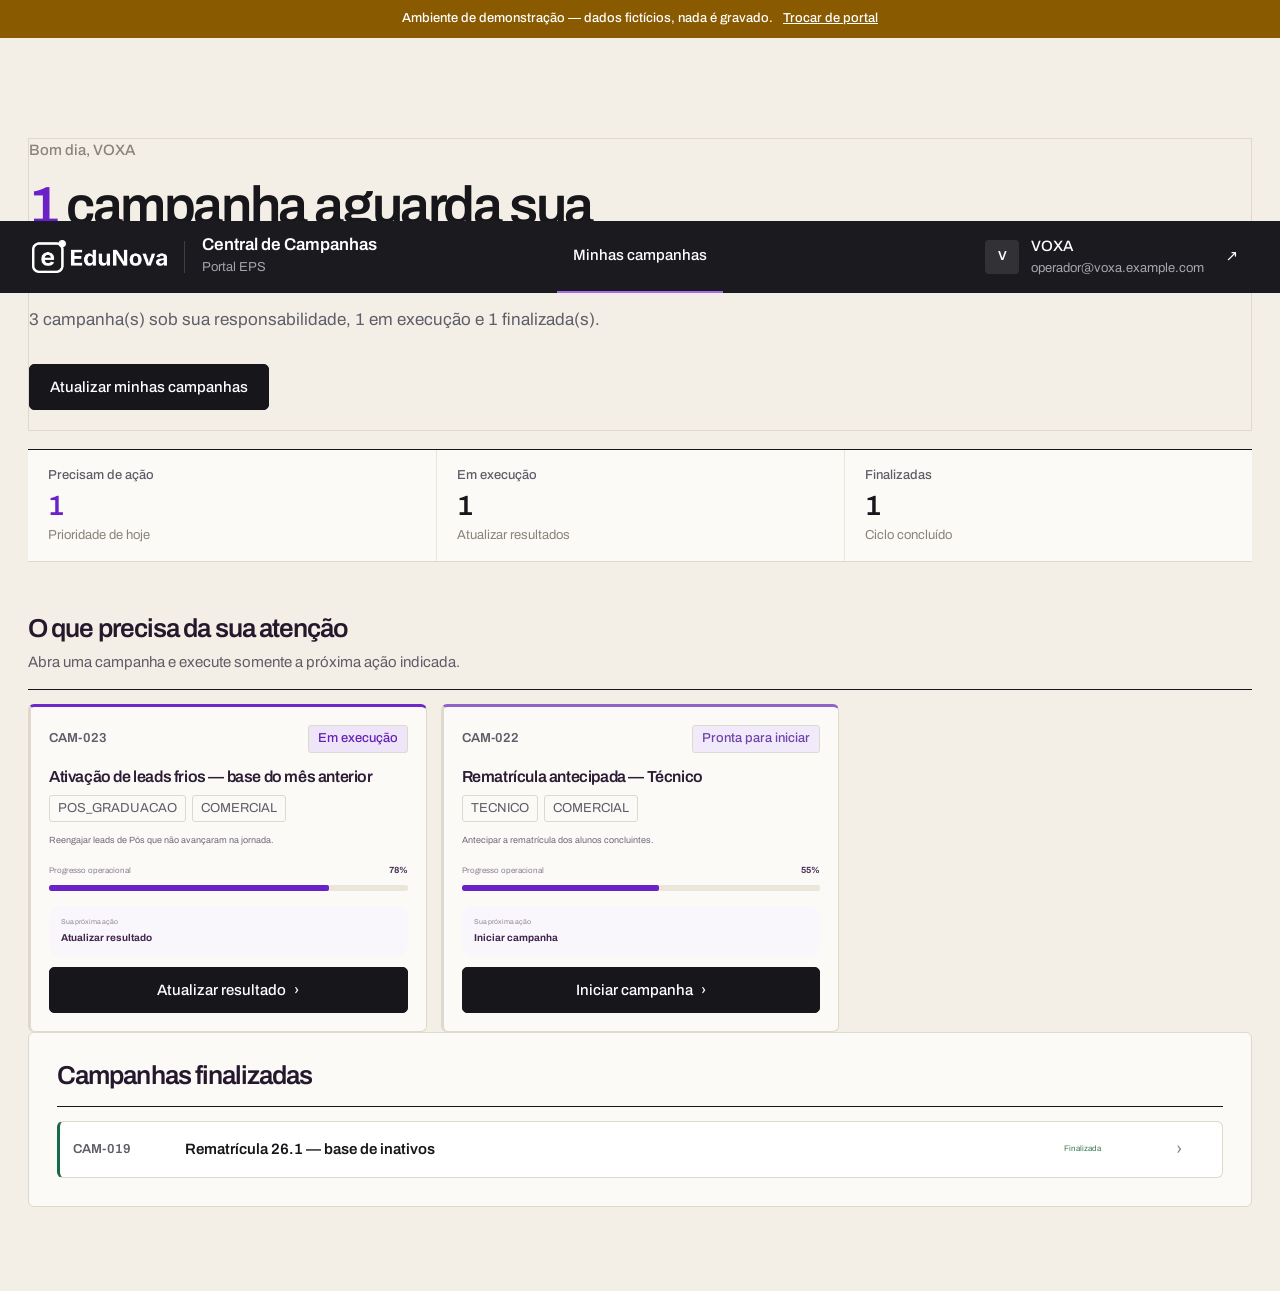
==== commit f7022a85: "Demo: layout para tablet e notebook pequeno" ====
--- a/demo/portal-eps.html
+++ b/demo/portal-eps.html
@@ -10,7 +10,7 @@
 <link rel="stylesheet" href="static/demo-mobile.css">
 <style>
 .demo-aviso{
-  position:sticky; top:0; z-index:500;
+  position:relative; z-index:500;
   display:flex; align-items:center; justify-content:center;
   gap:10px; flex-wrap:wrap;
   padding:9px 16px;
--- a/demo/static/demo-mobile.css
+++ b/demo/static/demo-mobile.css
@@ -1,7 +1,7 @@
-/* Ajustes de celular so da demo (a demo usa a interface base,
-   sem o cabecalho responsivo da versao em producao). */
-@media (max-width:760px){
-  .demo-aviso{position:static !important;font-size:12px !important;padding:8px 12px !important}
+/* Ajustes de tela pequena e media so da demo (a demo usa a
+   interface base, sem o cabecalho responsivo da versao em
+   producao). */
+@media (max-width:1240px){
   .v9-topbar{
     height:auto !important;
     grid-template-columns:1fr auto !important;
@@ -9,7 +9,16 @@
     padding-top:12px !important;
     padding-bottom:0 !important;
   }
-  .v9-topnav{grid-column:1 / -1;order:3;margin:0 -16px;padding:0 8px}
+  .v9-topnav{grid-column:1 / -1;order:3}
   .v9-topnav button{padding-top:10px;padding-bottom:12px}
+}
+@media (max-width:760px){
+  .demo-aviso{font-size:12px !important;padding:8px 12px !important}
+  .v9-topnav{margin:0 -16px;padding:0 8px}
   .eps-v9-hero{padding:22px 18px 22px !important}
 }
+/* Lista de campanhas em tela media: so a "proxima acao" fica
+   ao lado do titulo (a regra base escondia uma coluna a menos). */
+@media (max-width:1100px) and (min-width:641px){
+  .v10-linha-col:not(.acao){display:none}
+}
